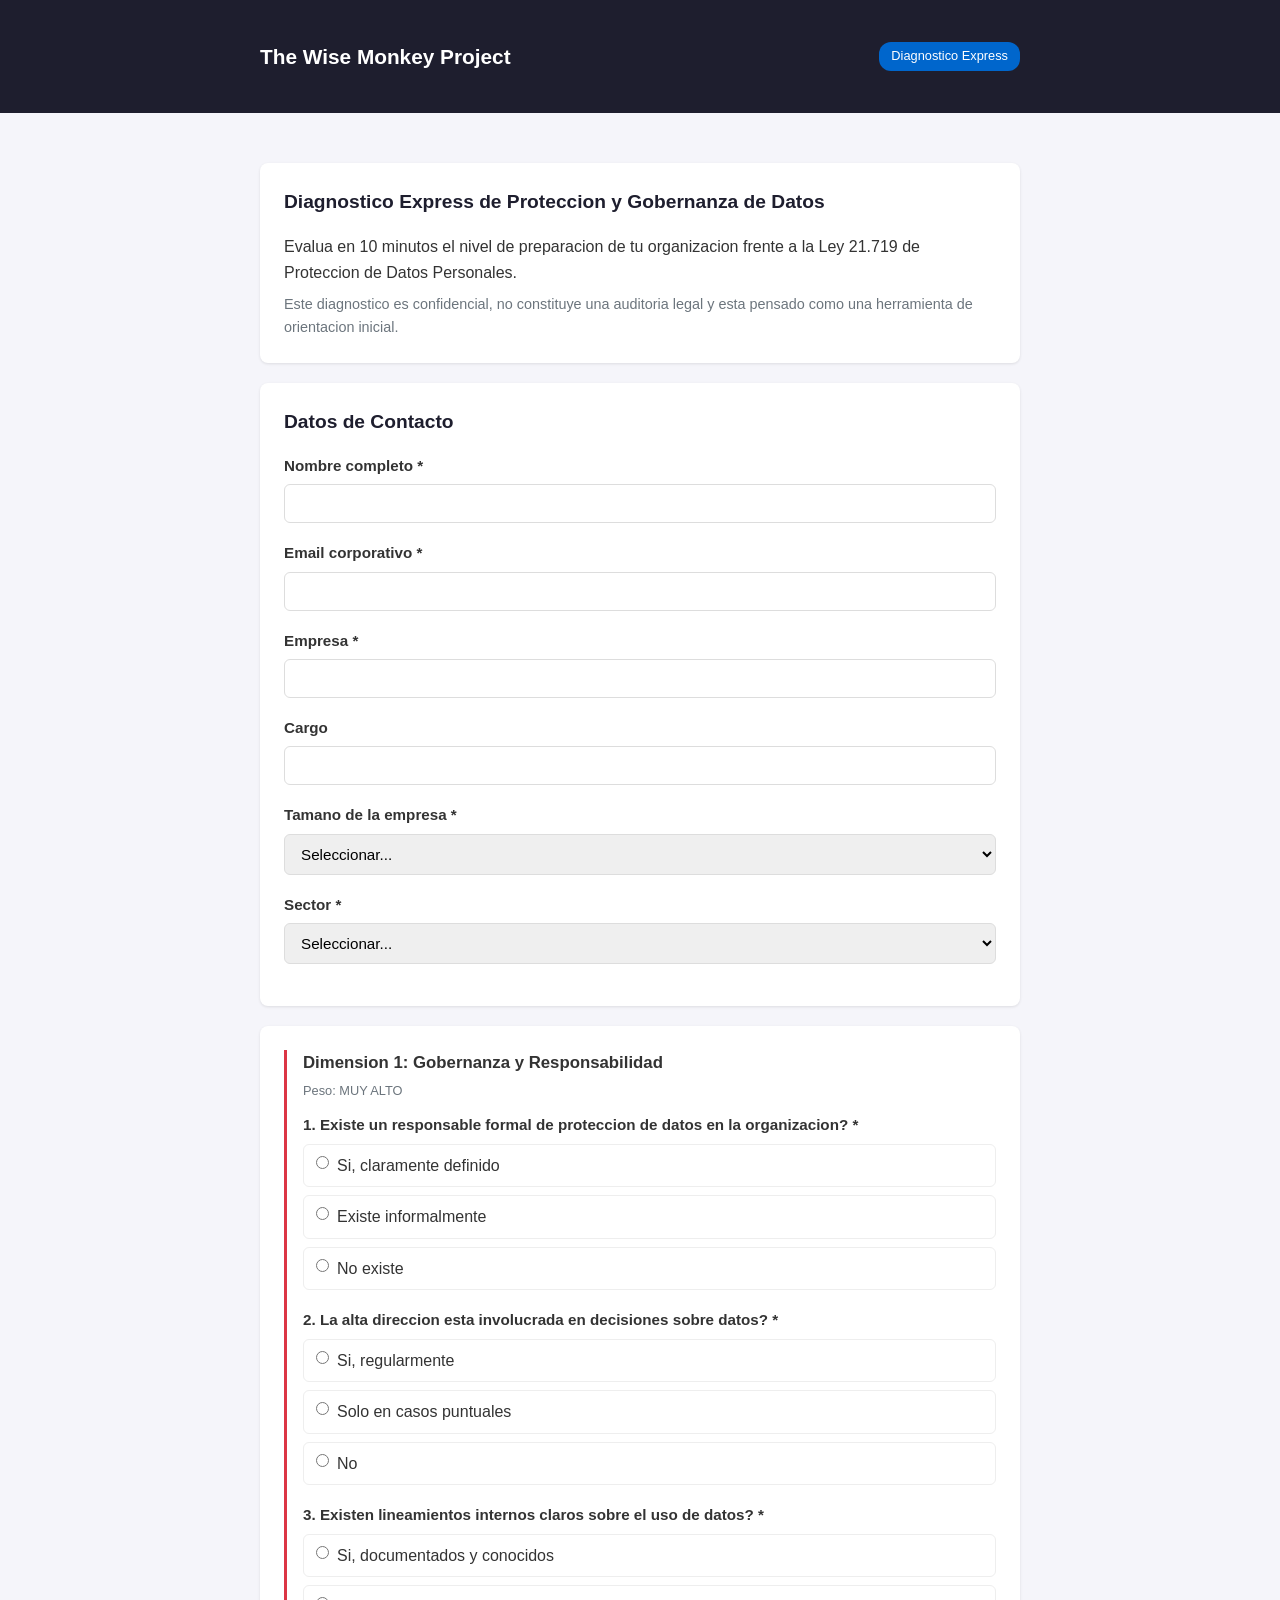
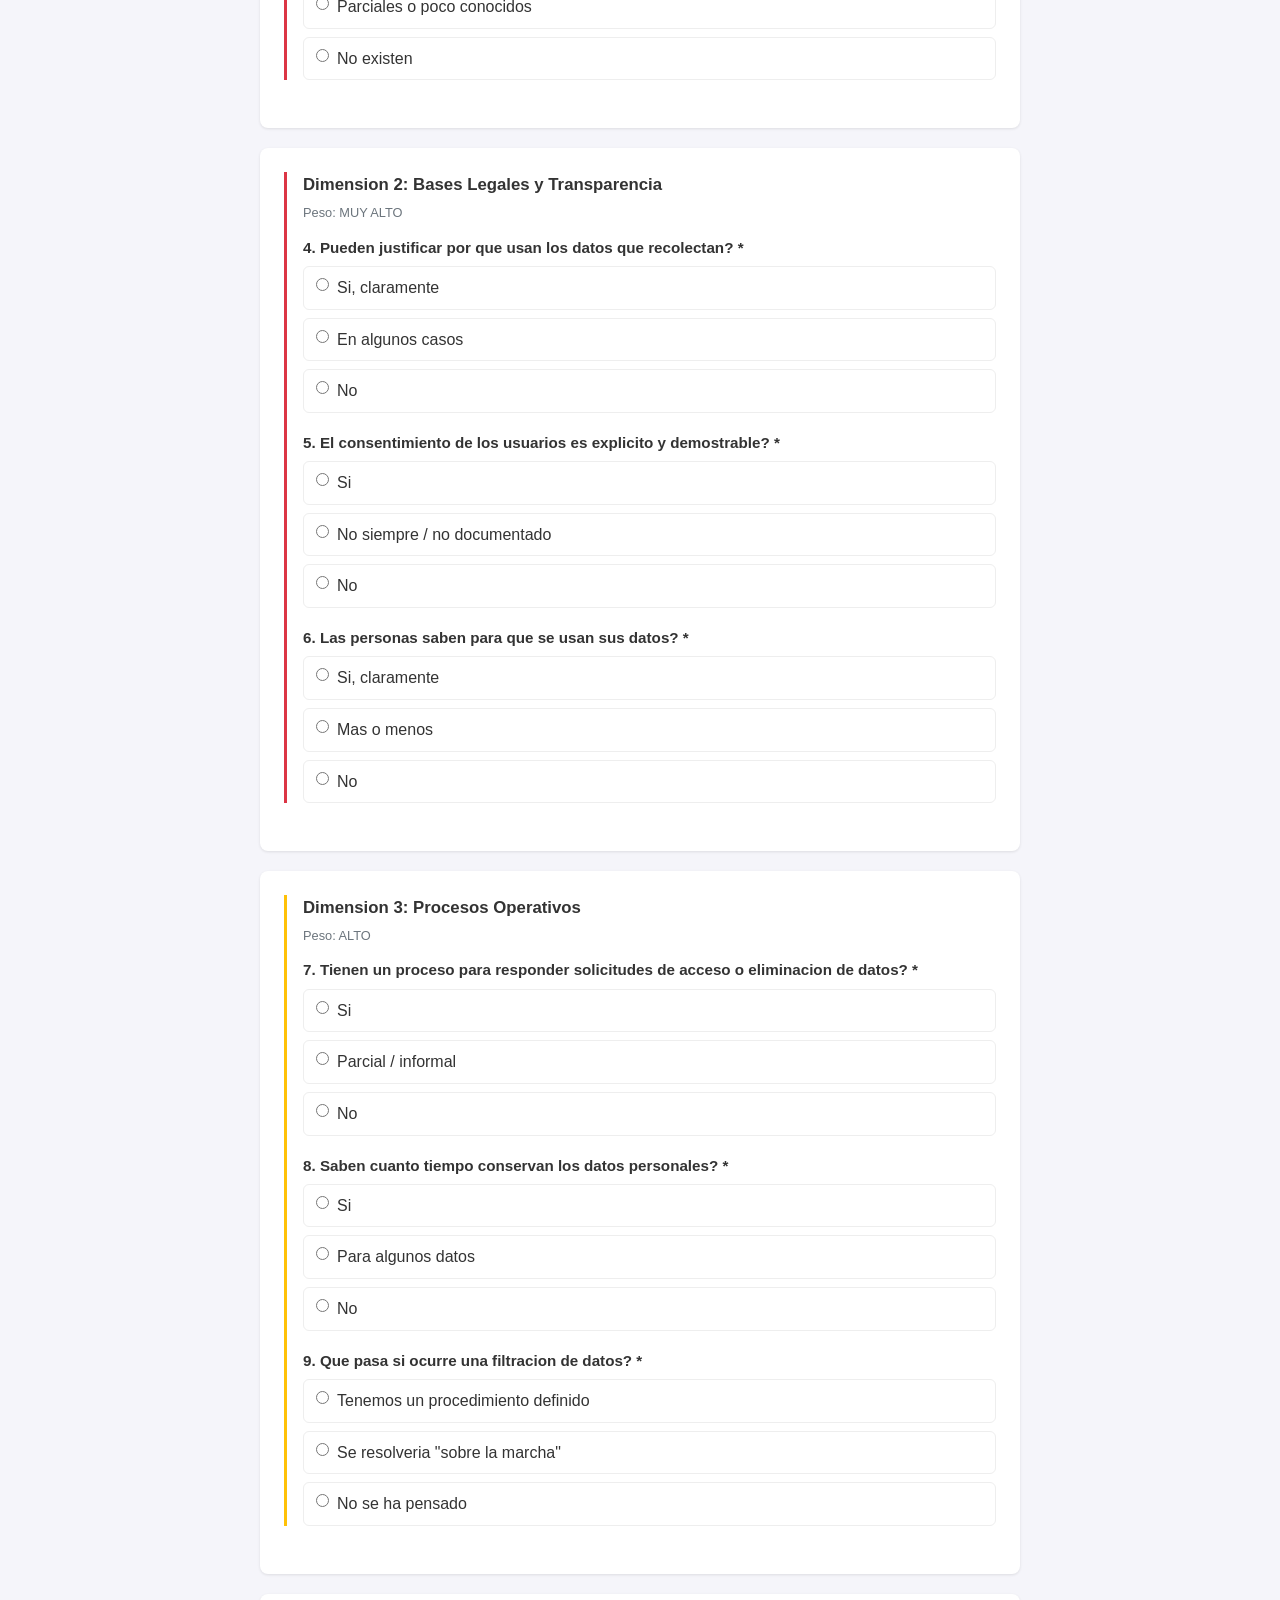
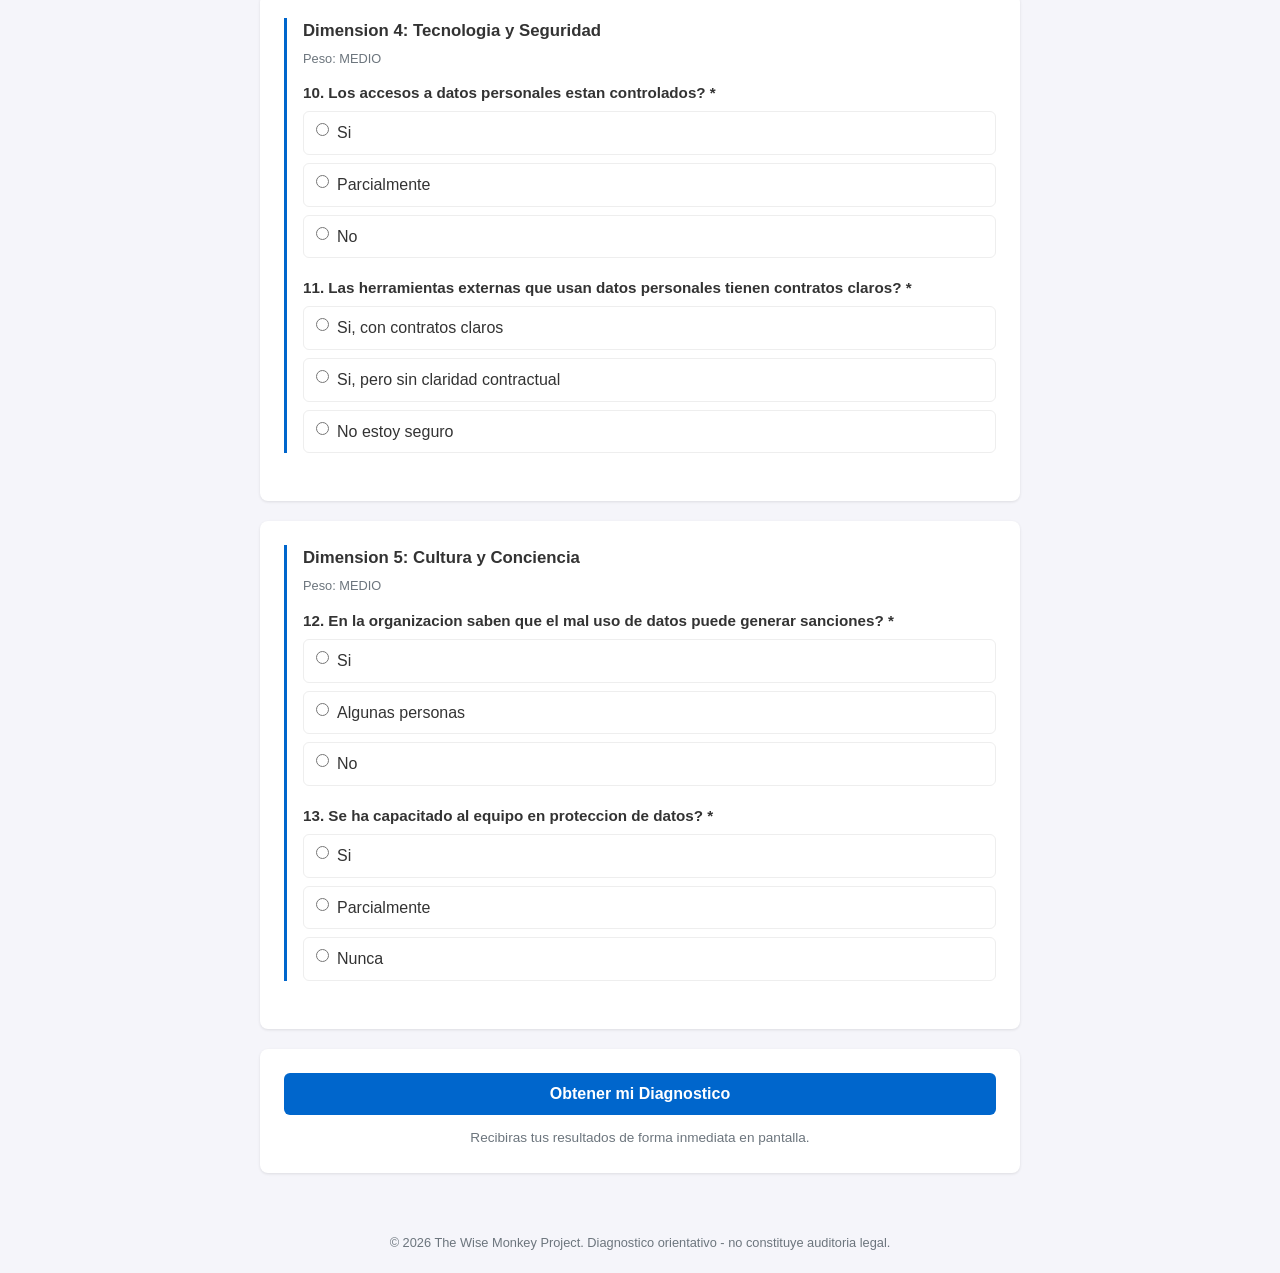
==== index.html @ e55b7ef6 "Deploy diagnostico express Ley 21.719" ====
<!DOCTYPE html>
<html lang="es">
<head>
    <meta charset="UTF-8">
    <meta name="viewport" content="width=device-width, initial-scale=1.0">
    <title>Diagnostico Express - Proteccion de Datos | Ley 21.719</title>
    <style>
        :root {
            --primary: #0066cc;
            --danger: #dc3545;
            --warning: #ffc107;
            --success: #28a745;
            --dark: #1e1e2e;
            --gray: #6c757d;
            --light: #f5f5fa;
            --white: #ffffff;
        }
        * { box-sizing: border-box; margin: 0; padding: 0; }
        body {
            font-family: -apple-system, BlinkMacSystemFont, 'Segoe UI', Roboto, sans-serif;
            color: #333; line-height: 1.6; background: var(--light);
        }
        .container { max-width: 800px; margin: 0 auto; padding: 20px; }
        .header {
            background: var(--dark); color: var(--white); padding: 20px 0; margin-bottom: 30px;
        }
        .header .container { display: flex; justify-content: space-between; align-items: center; }
        .header h1 { font-size: 1.3rem; font-weight: 600; }
        .header .badge { background: var(--primary); padding: 4px 12px; border-radius: 12px; font-size: 0.8rem; }
        .card {
            background: var(--white); border-radius: 8px; padding: 24px;
            margin-bottom: 20px; box-shadow: 0 1px 3px rgba(0,0,0,0.1);
        }
        .card h2 { font-size: 1.2rem; margin-bottom: 16px; color: var(--dark); }
        .form-group { margin-bottom: 18px; }
        .form-group > label {
            display: block; font-weight: 600; margin-bottom: 6px; font-size: 0.95rem;
        }
        .form-group input[type="text"],
        .form-group input[type="email"],
        .form-group select {
            width: 100%; padding: 10px 12px; border: 1px solid #ddd;
            border-radius: 6px; font-size: 0.95rem;
        }
        .form-group input:focus, .form-group select:focus {
            border-color: var(--primary); outline: none;
            box-shadow: 0 0 0 2px rgba(0,102,204,0.15);
        }
        .radio-group {
            display: flex; flex-direction: column; gap: 8px; margin-top: 6px;
        }
        .radio-group label {
            font-weight: 400; display: flex; align-items: flex-start; gap: 8px;
            padding: 8px 12px; border: 1px solid #eee; border-radius: 6px;
            cursor: pointer; transition: background 0.15s;
        }
        .radio-group label:hover { background: var(--light); }
        .radio-group input[type="radio"] { margin-top: 3px; }
        .dimension { border-left: 3px solid var(--primary); padding-left: 16px; margin-bottom: 24px; }
        .dimension.peso-muy-alto { border-color: var(--danger); }
        .dimension.peso-alto { border-color: var(--warning); }
        .dimension.peso-medio { border-color: var(--primary); }
        .dimension-title { font-size: 1.05rem; font-weight: 700; margin-bottom: 4px; }
        .dimension-weight { font-size: 0.8rem; color: var(--gray); margin-bottom: 12px; }
        .btn {
            display: inline-block; padding: 12px 28px; border: none; border-radius: 6px;
            font-size: 1rem; font-weight: 600; cursor: pointer; text-decoration: none;
            transition: opacity 0.15s;
        }
        .btn:hover { opacity: 0.9; }
        .btn-primary { background: var(--primary); color: var(--white); }
        .btn-block { display: block; width: 100%; text-align: center; }
        .btn:disabled { opacity: 0.6; cursor: not-allowed; }

        /* Results */
        .result-banner {
            text-align: center; padding: 30px; border-radius: 8px; margin-bottom: 20px;
        }
        .result-banner.alto { background: #fde8ea; border: 2px solid var(--danger); }
        .result-banner.medio { background: #fff8e1; border: 2px solid var(--warning); }
        .result-banner.bajo { background: #e8f5e9; border: 2px solid var(--success); }
        .result-banner h2 { font-size: 1.5rem; margin-bottom: 8px; }
        .progress-bar {
            height: 8px; background: #e9ecef; border-radius: 4px; overflow: hidden; margin-top: 4px;
        }
        .progress-bar .fill { height: 100%; border-radius: 4px; transition: width 0.6s ease; }
        .alerta-critica {
            border-left: 4px solid var(--danger); padding: 16px; margin-bottom: 12px;
            background: #fff5f5;
        }
        .hidden { display: none; }

        /* Print styles */
        @media print {
            body { background: white; }
            .header { margin-bottom: 10px; }
            .card { box-shadow: none; border: 1px solid #ddd; break-inside: avoid; }
            .no-print { display: none !important; }
            .result-banner { break-inside: avoid; }
        }
        @media (max-width: 600px) {
            .container { padding: 12px; }
            .card { padding: 16px; }
        }
    </style>
</head>
<body>
    <div class="header">
        <div class="container">
            <h1>The Wise Monkey Project</h1>
            <span class="badge" id="headerBadge">Diagnostico Express</span>
        </div>
    </div>

    <!-- ==================== FORMULARIO ==================== -->
    <div class="container" id="formSection">
        <div class="card">
            <h2>Diagnostico Express de Proteccion y Gobernanza de Datos</h2>
            <p>Evalua en 10 minutos el nivel de preparacion de tu organizacion frente a la Ley 21.719 de Proteccion de Datos Personales.</p>
            <p style="color: var(--gray); font-size: 0.9rem; margin-top: 8px;">
                Este diagnostico es confidencial, no constituye una auditoria legal y esta pensado como una herramienta de orientacion inicial.
            </p>
        </div>

        <form id="diagnosticoForm" onsubmit="return procesarDiagnostico(event)">

            <!-- DATOS DE CONTACTO -->
            <div class="card">
                <h2>Datos de Contacto</h2>
                <div class="form-group">
                    <label for="nombre_contacto">Nombre completo *</label>
                    <input type="text" id="nombre_contacto" name="nombre_contacto" required minlength="2" maxlength="100">
                </div>
                <div class="form-group">
                    <label for="email">Email corporativo *</label>
                    <input type="email" id="email" name="email" required>
                </div>
                <div class="form-group">
                    <label for="empresa">Empresa *</label>
                    <input type="text" id="empresa" name="empresa" required minlength="2" maxlength="100">
                </div>
                <div class="form-group">
                    <label for="cargo">Cargo</label>
                    <input type="text" id="cargo" name="cargo" maxlength="100">
                </div>
                <div class="form-group">
                    <label for="tamano">Tamano de la empresa *</label>
                    <select id="tamano" name="tamano" required>
                        <option value="">Seleccionar...</option>
                        <option value="micro_pyme">Micro/Pyme (1-49 empleados)</option>
                        <option value="mediana">Mediana (50-199 empleados)</option>
                        <option value="grande">Grande (200+ empleados)</option>
                    </select>
                </div>
                <div class="form-group">
                    <label for="sector">Sector *</label>
                    <select id="sector" name="sector" required>
                        <option value="">Seleccionar...</option>
                        <option value="fintech">Fintech / Financiero</option>
                        <option value="salud">Salud</option>
                        <option value="retail">Retail / Comercio</option>
                        <option value="educacion">Educacion</option>
                        <option value="servicios">Servicios</option>
                        <option value="otro">Otro</option>
                    </select>
                </div>
            </div>

            <!-- DIMENSION 1: GOBERNANZA -->
            <div class="card">
                <div class="dimension peso-muy-alto">
                    <div class="dimension-title">Dimension 1: Gobernanza y Responsabilidad</div>
                    <div class="dimension-weight">Peso: MUY ALTO</div>
                    <div class="form-group">
                        <label>1. Existe un responsable formal de proteccion de datos en la organizacion? *</label>
                        <div class="radio-group">
                            <label><input type="radio" name="p1_1" value="0" required> Si, claramente definido</label>
                            <label><input type="radio" name="p1_1" value="5"> Existe informalmente</label>
                            <label><input type="radio" name="p1_1" value="15"> No existe</label>
                        </div>
                    </div>
                    <div class="form-group">
                        <label>2. La alta direccion esta involucrada en decisiones sobre datos? *</label>
                        <div class="radio-group">
                            <label><input type="radio" name="p1_2" value="0" required> Si, regularmente</label>
                            <label><input type="radio" name="p1_2" value="5"> Solo en casos puntuales</label>
                            <label><input type="radio" name="p1_2" value="10"> No</label>
                        </div>
                    </div>
                    <div class="form-group">
                        <label>3. Existen lineamientos internos claros sobre el uso de datos? *</label>
                        <div class="radio-group">
                            <label><input type="radio" name="p1_3" value="0" required> Si, documentados y conocidos</label>
                            <label><input type="radio" name="p1_3" value="5"> Parciales o poco conocidos</label>
                            <label><input type="radio" name="p1_3" value="10"> No existen</label>
                        </div>
                    </div>
                </div>
            </div>

            <!-- DIMENSION 2: BASES LEGALES -->
            <div class="card">
                <div class="dimension peso-muy-alto">
                    <div class="dimension-title">Dimension 2: Bases Legales y Transparencia</div>
                    <div class="dimension-weight">Peso: MUY ALTO</div>
                    <div class="form-group">
                        <label>4. Pueden justificar por que usan los datos que recolectan? *</label>
                        <div class="radio-group">
                            <label><input type="radio" name="p2_1" value="0" required> Si, claramente</label>
                            <label><input type="radio" name="p2_1" value="10"> En algunos casos</label>
                            <label><input type="radio" name="p2_1" value="20"> No</label>
                        </div>
                    </div>
                    <div class="form-group">
                        <label>5. El consentimiento de los usuarios es explicito y demostrable? *</label>
                        <div class="radio-group">
                            <label><input type="radio" name="p2_2" value="0" required> Si</label>
                            <label><input type="radio" name="p2_2" value="10"> No siempre / no documentado</label>
                            <label><input type="radio" name="p2_2" value="15"> No</label>
                        </div>
                    </div>
                    <div class="form-group">
                        <label>6. Las personas saben para que se usan sus datos? *</label>
                        <div class="radio-group">
                            <label><input type="radio" name="p2_3" value="0" required> Si, claramente</label>
                            <label><input type="radio" name="p2_3" value="5"> Mas o menos</label>
                            <label><input type="radio" name="p2_3" value="10"> No</label>
                        </div>
                    </div>
                </div>
            </div>

            <!-- DIMENSION 3: PROCESOS -->
            <div class="card">
                <div class="dimension peso-alto">
                    <div class="dimension-title">Dimension 3: Procesos Operativos</div>
                    <div class="dimension-weight">Peso: ALTO</div>
                    <div class="form-group">
                        <label>7. Tienen un proceso para responder solicitudes de acceso o eliminacion de datos? *</label>
                        <div class="radio-group">
                            <label><input type="radio" name="p3_1" value="0" required> Si</label>
                            <label><input type="radio" name="p3_1" value="5"> Parcial / informal</label>
                            <label><input type="radio" name="p3_1" value="15"> No</label>
                        </div>
                    </div>
                    <div class="form-group">
                        <label>8. Saben cuanto tiempo conservan los datos personales? *</label>
                        <div class="radio-group">
                            <label><input type="radio" name="p3_2" value="0" required> Si</label>
                            <label><input type="radio" name="p3_2" value="5"> Para algunos datos</label>
                            <label><input type="radio" name="p3_2" value="10"> No</label>
                        </div>
                    </div>
                    <div class="form-group">
                        <label>9. Que pasa si ocurre una filtracion de datos? *</label>
                        <div class="radio-group">
                            <label><input type="radio" name="p3_3" value="0" required> Tenemos un procedimiento definido</label>
                            <label><input type="radio" name="p3_3" value="10"> Se resolveria "sobre la marcha"</label>
                            <label><input type="radio" name="p3_3" value="15"> No se ha pensado</label>
                        </div>
                    </div>
                </div>
            </div>

            <!-- DIMENSION 4: TECNOLOGIA -->
            <div class="card">
                <div class="dimension peso-medio">
                    <div class="dimension-title">Dimension 4: Tecnologia y Seguridad</div>
                    <div class="dimension-weight">Peso: MEDIO</div>
                    <div class="form-group">
                        <label>10. Los accesos a datos personales estan controlados? *</label>
                        <div class="radio-group">
                            <label><input type="radio" name="p4_1" value="0" required> Si</label>
                            <label><input type="radio" name="p4_1" value="5"> Parcialmente</label>
                            <label><input type="radio" name="p4_1" value="10"> No</label>
                        </div>
                    </div>
                    <div class="form-group">
                        <label>11. Las herramientas externas que usan datos personales tienen contratos claros? *</label>
                        <div class="radio-group">
                            <label><input type="radio" name="p4_2" value="0" required> Si, con contratos claros</label>
                            <label><input type="radio" name="p4_2" value="5"> Si, pero sin claridad contractual</label>
                            <label><input type="radio" name="p4_2" value="10"> No estoy seguro</label>
                        </div>
                    </div>
                </div>
            </div>

            <!-- DIMENSION 5: CULTURA -->
            <div class="card">
                <div class="dimension peso-medio">
                    <div class="dimension-title">Dimension 5: Cultura y Conciencia</div>
                    <div class="dimension-weight">Peso: MEDIO</div>
                    <div class="form-group">
                        <label>12. En la organizacion saben que el mal uso de datos puede generar sanciones? *</label>
                        <div class="radio-group">
                            <label><input type="radio" name="p5_1" value="0" required> Si</label>
                            <label><input type="radio" name="p5_1" value="5"> Algunas personas</label>
                            <label><input type="radio" name="p5_1" value="10"> No</label>
                        </div>
                    </div>
                    <div class="form-group">
                        <label>13. Se ha capacitado al equipo en proteccion de datos? *</label>
                        <div class="radio-group">
                            <label><input type="radio" name="p5_2" value="0" required> Si</label>
                            <label><input type="radio" name="p5_2" value="5"> Parcialmente</label>
                            <label><input type="radio" name="p5_2" value="10"> Nunca</label>
                        </div>
                    </div>
                </div>
            </div>

            <div class="card" style="text-align: center;">
                <button type="submit" class="btn btn-primary btn-block" id="submitBtn">Obtener mi Diagnostico</button>
                <p style="margin-top: 12px; font-size: 0.85rem; color: var(--gray);">
                    Recibiras tus resultados de forma inmediata en pantalla.
                </p>
            </div>
        </form>
    </div>

    <!-- ==================== RESULTADOS ==================== -->
    <div class="container hidden" id="resultSection">
        <!-- Populated by JavaScript -->
    </div>

    <div style="text-align: center; padding: 20px; color: var(--gray); font-size: 0.8rem;">
        &copy; 2026 The Wise Monkey Project. Diagnostico orientativo - no constituye auditoria legal.
    </div>

    <script>
    // ============================================================
    // SCORING ENGINE - Replica exacta de scoring.py
    // ============================================================

    const SCORE_MAXES = {
        p1_1: 15, p1_2: 10, p1_3: 10,
        p2_1: 20, p2_2: 15, p2_3: 10,
        p3_1: 15, p3_2: 10, p3_3: 15,
        p4_1: 10, p4_2: 10,
        p5_1: 10, p5_2: 10
    };

    const DIMENSIONS = [
        { nombre: "Gobernanza y Responsabilidad", peso: "MUY ALTO", preguntas: ["p1_1", "p1_2", "p1_3"] },
        { nombre: "Bases Legales y Transparencia", peso: "MUY ALTO", preguntas: ["p2_1", "p2_2", "p2_3"] },
        { nombre: "Procesos Operativos", peso: "ALTO", preguntas: ["p3_1", "p3_2", "p3_3"] },
        { nombre: "Tecnologia y Seguridad", peso: "MEDIO", preguntas: ["p4_1", "p4_2"] },
        { nombre: "Cultura y Conciencia", peso: "MEDIO", preguntas: ["p5_1", "p5_2"] }
    ];

    const BRECHA_LABELS = {
        p1_1: "No existe responsable formal de proteccion de datos",
        p1_2: "Alta direccion no involucrada en decisiones de datos",
        p1_3: "No existen lineamientos internos claros",
        p2_1: "No pueden justificar el uso de datos que recolectan",
        p2_2: "Consentimiento no explicito ni demostrable",
        p2_3: "Las personas no saben para que se usan sus datos",
        p3_1: "Sin proceso para solicitudes de acceso/eliminacion",
        p3_2: "No saben cuanto tiempo conservan los datos",
        p3_3: "Sin procedimiento ante filtracion de datos",
        p4_1: "Accesos a datos personales no controlados",
        p4_2: "Herramientas externas sin contratos claros",
        p5_1: "Desconocimiento de sanciones por mal uso de datos",
        p5_2: "Equipo no capacitado en proteccion de datos"
    };

    // ---- CONFIGURABLE: Link de WhatsApp ----
    const WHATSAPP_URL = "https://wa.me/56988044140?text=Hola%2C%20acabo%20de%20completar%20el%20Diagn%C3%B3stico%20Express%20de%20Ley%2021.719%20y%20me%20gustar%C3%ADa%20agendar%20una%20conversaci%C3%B3n.";

    // ---- CONFIGURABLE: URL de tu Google Apps Script (web app) ----
    // Reemplaza con tu URL real despues de deployar el Apps Script
    const GOOGLE_SHEET_URL = "";

    function getRadioValue(name) {
        const el = document.querySelector(`input[name="${name}"]:checked`);
        return el ? parseInt(el.value) : 0;
    }

    function calcularScore(formData) {
        const scores = {};
        for (const key of Object.keys(SCORE_MAXES)) {
            scores[key] = getRadioValue(key);
        }

        // Dimension scores
        const dimensiones = DIMENSIONS.map(dim => {
            const score = dim.preguntas.reduce((sum, p) => sum + scores[p], 0);
            const scoreMax = dim.preguntas.reduce((sum, p) => sum + SCORE_MAXES[p], 0);
            const porcentaje = scoreMax > 0 ? Math.round((score / scoreMax) * 1000) / 10 : 0;
            return { nombre: dim.nombre, peso: dim.peso, score, scoreMax, porcentaje };
        });

        const scoreTotal = dimensiones.reduce((sum, d) => sum + d.score, 0);
        const scoreMax = dimensiones.reduce((sum, d) => sum + d.scoreMax, 0);
        const scoreNormalizado = scoreMax > 0 ? Math.round((scoreTotal / scoreMax) * 1000) / 10 : 0;

        // Critical triggers
        const gatillos = [];
        if (scores.p1_1 === 15) gatillos.push("No existe responsable formal de proteccion de datos");
        if (scores.p2_1 === 20) gatillos.push("No pueden justificar el uso de datos recolectados");
        if (scores.p3_3 === 15) gatillos.push("No existe plan de respuesta ante incidentes de datos");

        // Risk level
        let nivelRiesgo;
        if (gatillos.length > 0) {
            nivelRiesgo = "ALTO RIESGO";
        } else if (scoreNormalizado <= 20) {
            nivelRiesgo = "BAJO RIESGO";
        } else if (scoreNormalizado <= 45) {
            nivelRiesgo = "RIESGO MEDIO";
        } else {
            nivelRiesgo = "ALTO RIESGO";
        }

        // Top 3 gaps
        const preguntasScores = Object.keys(SCORE_MAXES)
            .filter(p => scores[p] > 0)
            .map(p => ({ key: p, val: scores[p], ratio: scores[p] / SCORE_MAXES[p] }))
            .sort((a, b) => b.ratio - a.ratio);
        const brechas = preguntasScores.slice(0, 3).map(p => BRECHA_LABELS[p.key]);

        // Financial exposure
        let estimacion;
        if (nivelRiesgo === "ALTO RIESGO") {
            estimacion = "USD $350,000 - $1,400,000 (multas graves a gravisimas)";
        } else if (nivelRiesgo === "RIESGO MEDIO") {
            estimacion = "USD $50,000 - $350,000 (multas leves a graves)";
        } else {
            estimacion = "Riesgo financiero bajo con controles actuales";
        }

        // Recommendation
        let recomendacion;
        if (nivelRiesgo === "ALTO RIESGO") {
            recomendacion = "Su organizacion presenta brechas criticas que requieren atencion inmediata. Recomendamos un Diagnostico Profundo para mapear procesos de datos, identificar riesgos prioritarios y definir un roadmap de cumplimiento.";
        } else if (nivelRiesgo === "RIESGO MEDIO") {
            recomendacion = "Su organizacion tiene brechas relevantes que conviene abordar antes de diciembre 2026. Un Roadmap Estrategico le permitira priorizar acciones y avanzar de forma ordenada.";
        } else {
            recomendacion = "Su organizacion muestra un buen nivel de control inicial. Recomendamos una revision periodica y capacitacion continua para mantener el cumplimiento.";
        }

        return {
            dimensiones, scoreTotal, scoreMax, scoreNormalizado,
            nivelRiesgo, gatillos, brechas, estimacion, recomendacion, scores
        };
    }

    function riskClass(nivel) {
        if (nivel === "ALTO RIESGO") return "alto";
        if (nivel === "RIESGO MEDIO") return "medio";
        return "bajo";
    }

    function barColor(pct) {
        if (pct > 45) return "var(--danger)";
        if (pct > 20) return "var(--warning)";
        return "var(--success)";
    }

    function renderResultados(result, contacto) {
        const rc = riskClass(result.nivelRiesgo);
        let html = `
            <div class="result-banner ${rc}">
                <h2>${result.nivelRiesgo}</h2>
                <p>Score Global: ${result.scoreTotal}/${result.scoreMax} (${result.scoreNormalizado}%)</p>
                <p style="font-size:0.85rem; margin-top:4px; color:var(--gray);">${contacto.empresa} | ${contacto.nombre}</p>
            </div>`;

        // Critical alerts
        if (result.gatillos.length > 0) {
            html += `<div class="card" style="border-left: 4px solid var(--danger);">
                <h2 style="color: var(--danger);">Alertas Criticas</h2>
                <ul>${result.gatillos.map(g => `<li style="margin-bottom:6px;">${g}</li>`).join('')}</ul>
            </div>`;
        }

        // Dimension scores
        html += `<div class="card"><h2>Score por Dimension</h2>`;
        for (const dim of result.dimensiones) {
            html += `
                <div style="margin-bottom:14px;">
                    <div style="display:flex; justify-content:space-between; font-size:0.9rem;">
                        <strong>${dim.nombre}</strong>
                        <span style="color:var(--gray);">${dim.score}/${dim.scoreMax} (${dim.porcentaje}%)</span>
                    </div>
                    <div class="progress-bar">
                        <div class="fill" style="width:${dim.porcentaje}%; background:${barColor(dim.porcentaje)};"></div>
                    </div>
                </div>`;
        }
        html += `</div>`;

        // Top gaps
        if (result.brechas.length > 0) {
            html += `<div class="card"><h2>Principales Brechas Identificadas</h2>
                <ol>${result.brechas.map(b => `<li style="margin-bottom:8px;">${b}</li>`).join('')}</ol>
            </div>`;
        }

        // Financial exposure
        html += `<div class="card"><h2>Exposicion Financiera Estimada</h2>
            <p style="font-size:1.1rem; font-weight:600;">${result.estimacion}</p>
        </div>`;

        // Recommendation
        html += `<div class="card"><h2>Recomendacion</h2><p>${result.recomendacion}</p></div>`;

        // CTA
        html += `<div class="card" style="text-align:center; background:var(--dark); color:var(--white);">
            <h2 style="color:var(--white);">Siguiente Paso</h2>
            <p style="margin-bottom:16px;">Agenda una conversacion de 30 minutos para revisar tus resultados y definir proximos pasos.</p>
            <a href="${WHATSAPP_URL}" class="btn btn-primary" target="_blank" style="background:#25D366;">Conversar por WhatsApp</a>
        </div>`;

        // Print button
        html += `<div class="card no-print" style="text-align:center;">
            <button class="btn btn-primary" onclick="window.print()">Guardar como PDF</button>
            <p style="margin-top:8px; font-size:0.85rem; color:var(--gray);">
                Usa "Guardar como PDF" en el dialogo de impresion para obtener tu reporte.
            </p>
        </div>`;

        document.getElementById('resultSection').innerHTML = html;
    }

    async function enviarAGoogleSheet(contacto, result) {
        if (!GOOGLE_SHEET_URL) return;
        try {
            const payload = {
                timestamp: new Date().toISOString(),
                nombre: contacto.nombre,
                email: contacto.email,
                empresa: contacto.empresa,
                cargo: contacto.cargo,
                tamano: contacto.tamano,
                sector: contacto.sector,
                score_total: result.scoreTotal,
                score_max: result.scoreMax,
                score_pct: result.scoreNormalizado,
                nivel_riesgo: result.nivelRiesgo,
                gatillos: result.gatillos.join(" | "),
                brechas: result.brechas.join(" | "),
                exposicion: result.estimacion
            };
            await fetch(GOOGLE_SHEET_URL, {
                method: "POST",
                mode: "no-cors",
                headers: { "Content-Type": "application/json" },
                body: JSON.stringify(payload)
            });
        } catch (e) {
            // Silent fail - no interrumpir la experiencia del usuario
            console.warn("No se pudo enviar a Google Sheets:", e);
        }
    }

    function procesarDiagnostico(event) {
        event.preventDefault();

        const contacto = {
            nombre: document.getElementById('nombre_contacto').value,
            email: document.getElementById('email').value,
            empresa: document.getElementById('empresa').value,
            cargo: document.getElementById('cargo').value || '',
            tamano: document.getElementById('tamano').value,
            sector: document.getElementById('sector').value
        };

        const result = calcularScore();

        // Render results
        renderResultados(result, contacto);

        // Show results, hide form
        document.getElementById('formSection').classList.add('hidden');
        document.getElementById('resultSection').classList.remove('hidden');
        document.getElementById('headerBadge').textContent = 'Resultados';
        window.scrollTo({ top: 0, behavior: 'smooth' });

        // Send to Google Sheets (async, non-blocking)
        enviarAGoogleSheet(contacto, result);

        return false;
    }
    </script>
</body>
</html>
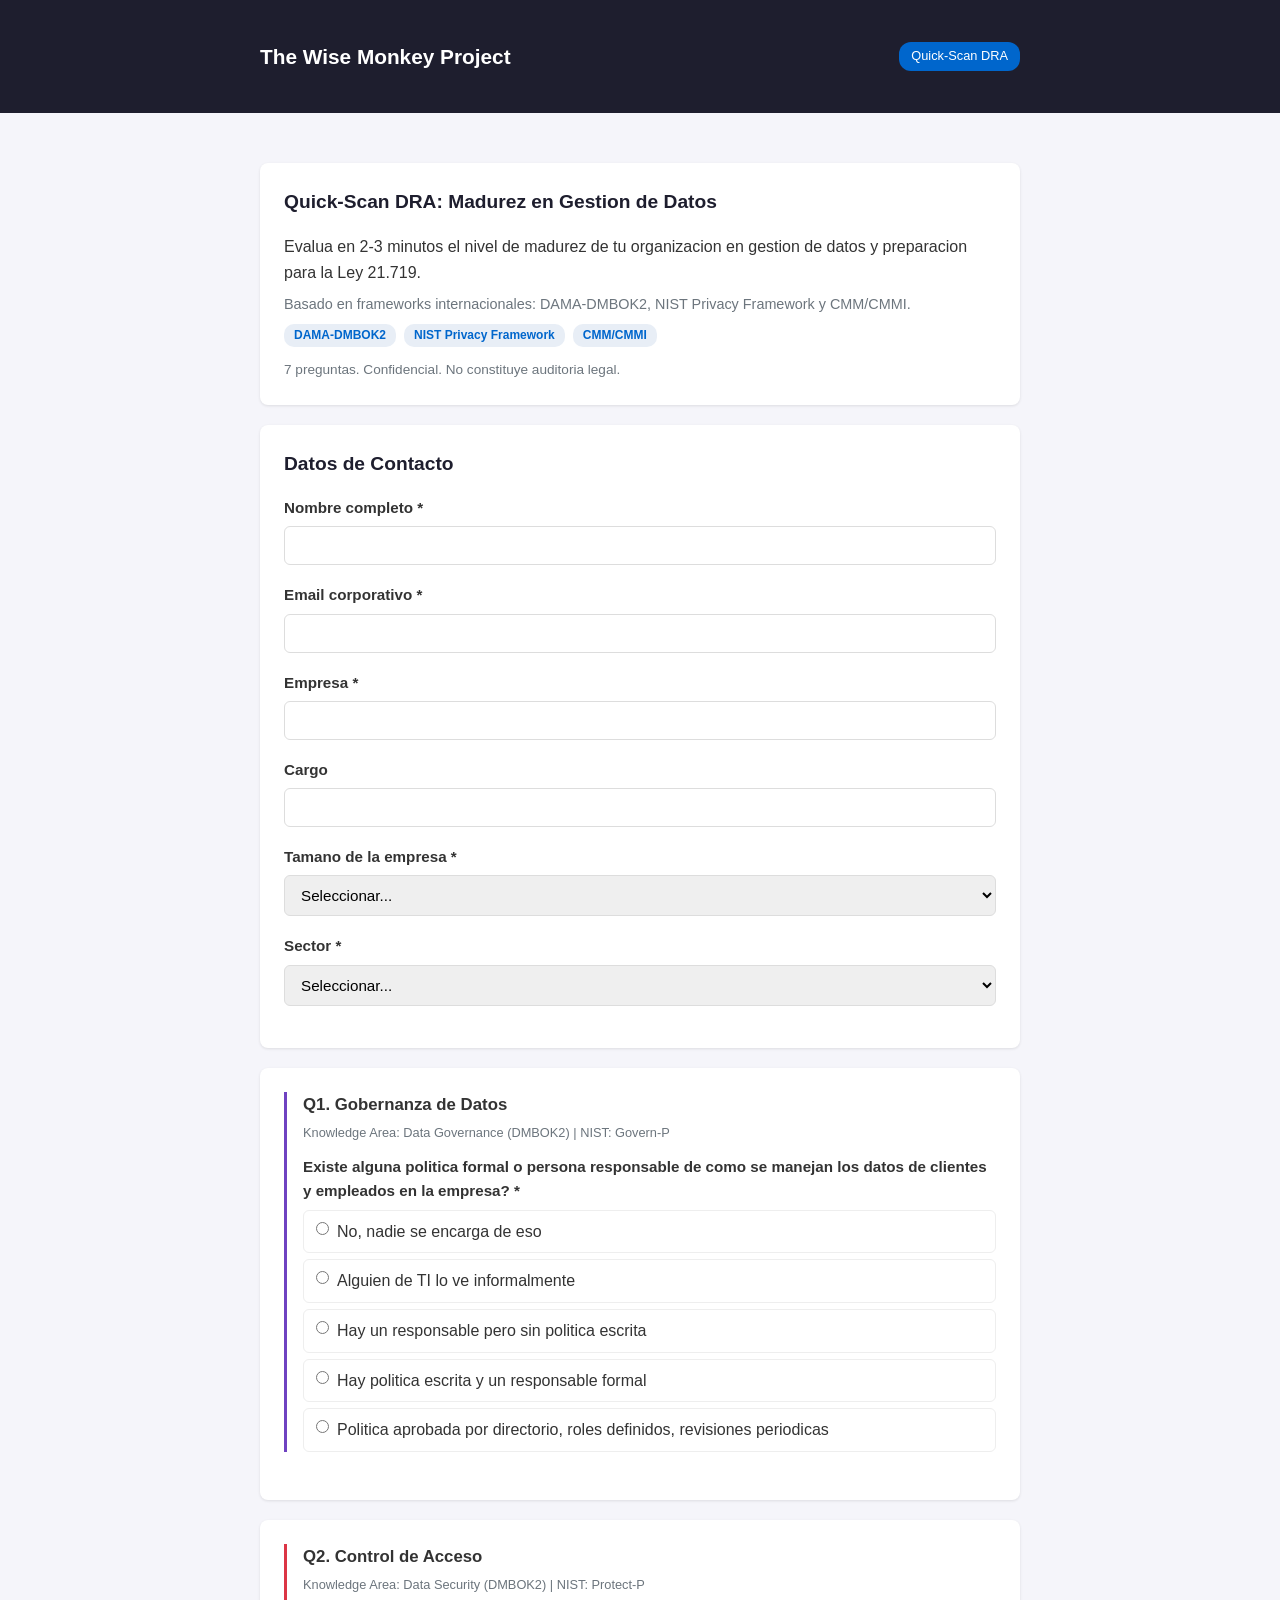
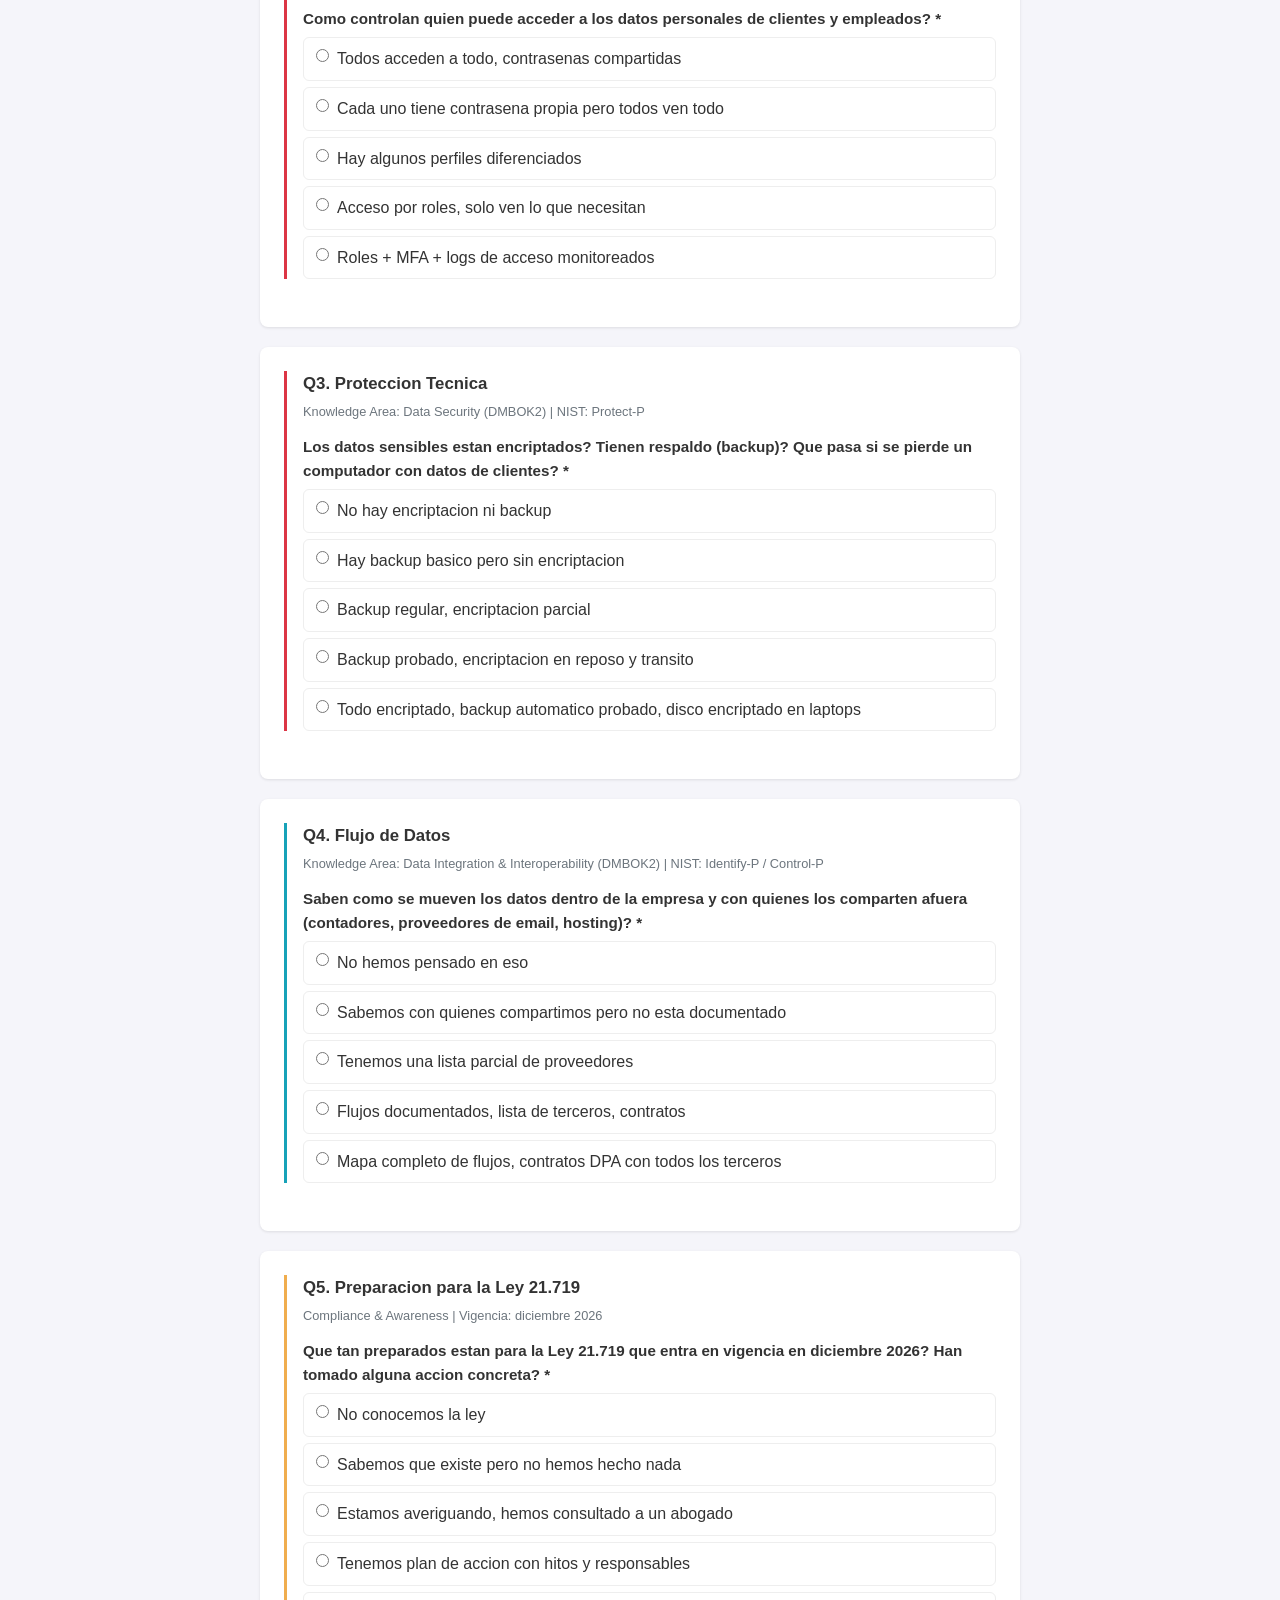
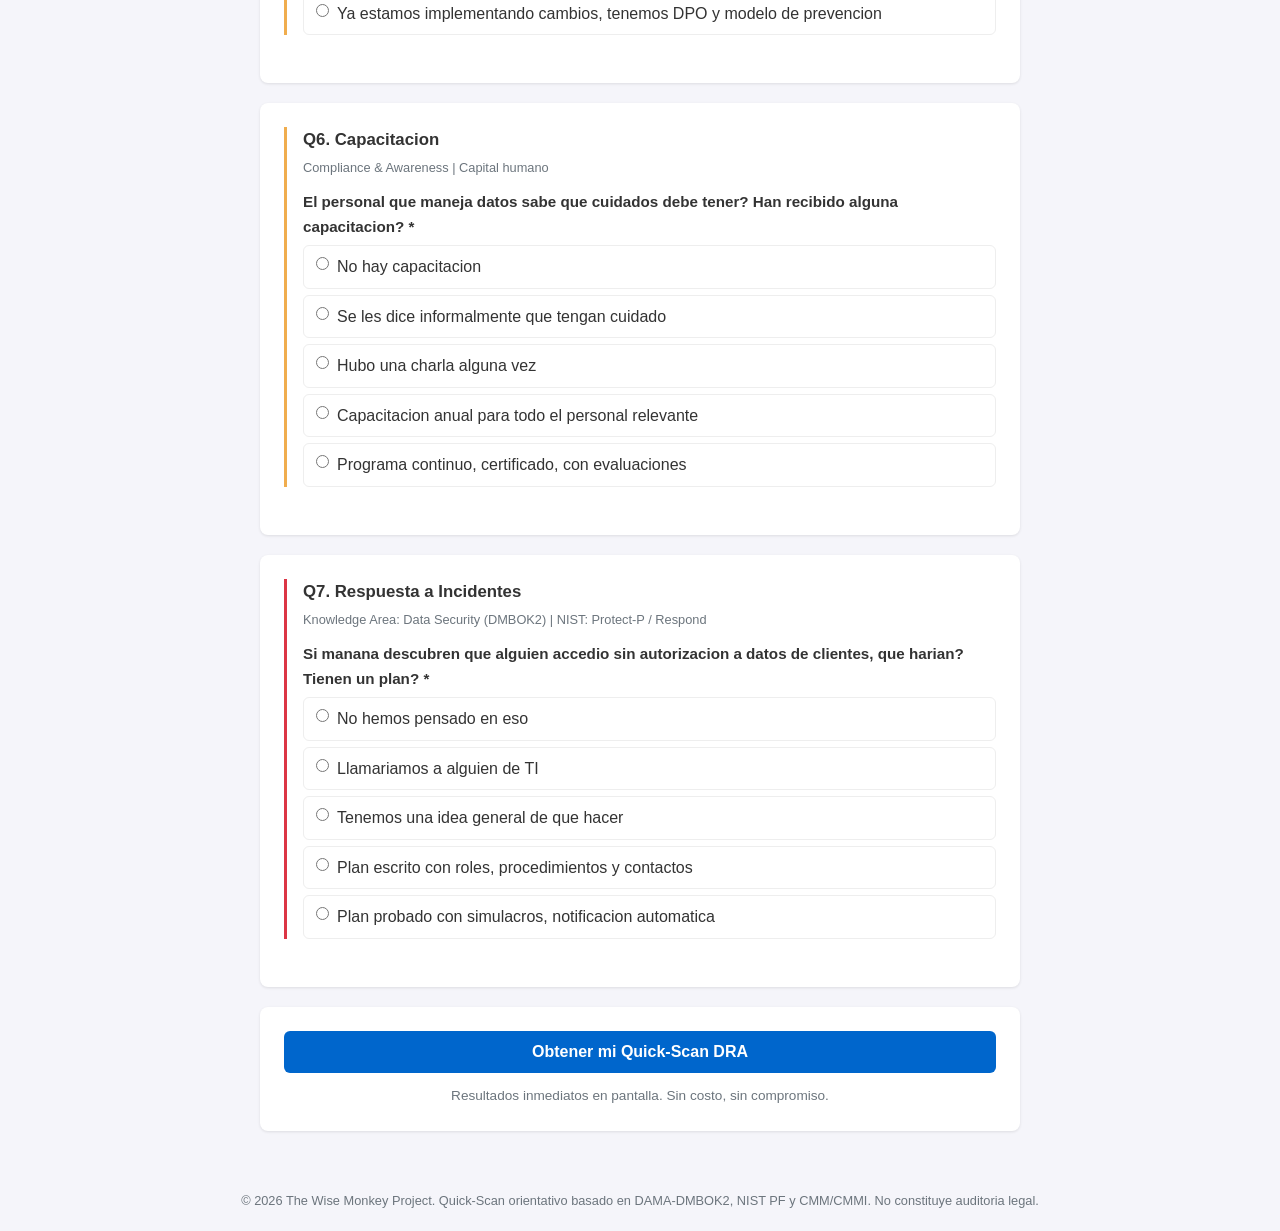
==== commit 86df76a8: "Actualizar a Quick-Scan DRA v2 con frameworks DAMA-DMBOK2/NIST/CMM - Renombrar de "Diagnostico Expre" ====
--- a/index.html
+++ b/index.html
@@ -3,13 +3,14 @@
 <head>
     <meta charset="UTF-8">
     <meta name="viewport" content="width=device-width, initial-scale=1.0">
-    <title>Diagnostico Express - Proteccion de Datos | Ley 21.719</title>
+    <title>Quick-Scan DRA - Madurez en Gestion de Datos | The Wise Monkey Project</title>
     <style>
         :root {
             --primary: #0066cc;
             --danger: #dc3545;
-            --warning: #ffc107;
+            --warning: #f0ad4e;
             --success: #28a745;
+            --info: #17a2b8;
             --dark: #1e1e2e;
             --gray: #6c757d;
             --light: #f5f5fa;
@@ -47,7 +48,7 @@
             box-shadow: 0 0 0 2px rgba(0,102,204,0.15);
         }
         .radio-group {
-            display: flex; flex-direction: column; gap: 8px; margin-top: 6px;
+            display: flex; flex-direction: column; gap: 6px; margin-top: 6px;
         }
         .radio-group label {
             font-weight: 400; display: flex; align-items: flex-start; gap: 8px;
@@ -55,13 +56,14 @@
             cursor: pointer; transition: background 0.15s;
         }
         .radio-group label:hover { background: var(--light); }
-        .radio-group input[type="radio"] { margin-top: 3px; }
-        .dimension { border-left: 3px solid var(--primary); padding-left: 16px; margin-bottom: 24px; }
-        .dimension.peso-muy-alto { border-color: var(--danger); }
-        .dimension.peso-alto { border-color: var(--warning); }
-        .dimension.peso-medio { border-color: var(--primary); }
-        .dimension-title { font-size: 1.05rem; font-weight: 700; margin-bottom: 4px; }
-        .dimension-weight { font-size: 0.8rem; color: var(--gray); margin-bottom: 12px; }
+        .radio-group input[type="radio"] { margin-top: 3px; flex-shrink: 0; }
+        .ka-section { border-left: 3px solid var(--primary); padding-left: 16px; margin-bottom: 24px; }
+        .ka-section.ka-governance { border-color: #6f42c1; }
+        .ka-section.ka-security { border-color: var(--danger); }
+        .ka-section.ka-integration { border-color: var(--info); }
+        .ka-section.ka-awareness { border-color: var(--warning); }
+        .ka-title { font-size: 1.05rem; font-weight: 700; margin-bottom: 4px; }
+        .ka-subtitle { font-size: 0.8rem; color: var(--gray); margin-bottom: 12px; }
         .btn {
             display: inline-block; padding: 12px 28px; border: none; border-radius: 6px;
             font-size: 1rem; font-weight: 600; cursor: pointer; text-decoration: none;
@@ -71,23 +73,30 @@
         .btn-primary { background: var(--primary); color: var(--white); }
         .btn-block { display: block; width: 100%; text-align: center; }
         .btn:disabled { opacity: 0.6; cursor: not-allowed; }
+        .framework-badges {
+            display: flex; gap: 8px; flex-wrap: wrap; margin-top: 8px;
+        }
+        .framework-badge {
+            background: #e8eef6; color: var(--primary); padding: 2px 10px;
+            border-radius: 10px; font-size: 0.75rem; font-weight: 600;
+        }
 
         /* Results */
         .result-banner {
             text-align: center; padding: 30px; border-radius: 8px; margin-bottom: 20px;
         }
-        .result-banner.alto { background: #fde8ea; border: 2px solid var(--danger); }
-        .result-banner.medio { background: #fff8e1; border: 2px solid var(--warning); }
-        .result-banner.bajo { background: #e8f5e9; border: 2px solid var(--success); }
+        .result-banner.critico { background: #fde8ea; border: 2px solid var(--danger); }
+        .result-banner.bajo { background: #fff3e0; border: 2px solid var(--warning); }
+        .result-banner.medio { background: #e8f5e9; border: 2px solid var(--success); }
+        .result-banner.alto { background: #e3f2fd; border: 2px solid var(--info); }
         .result-banner h2 { font-size: 1.5rem; margin-bottom: 8px; }
+        .score-big { font-size: 2.5rem; font-weight: 700; margin: 8px 0; }
         .progress-bar {
-            height: 8px; background: #e9ecef; border-radius: 4px; overflow: hidden; margin-top: 4px;
-        }
-        .progress-bar .fill { height: 100%; border-radius: 4px; transition: width 0.6s ease; }
-        .alerta-critica {
-            border-left: 4px solid var(--danger); padding: 16px; margin-bottom: 12px;
-            background: #fff5f5;
-        }
+            height: 10px; background: #e9ecef; border-radius: 5px; overflow: hidden; margin-top: 4px;
+        }
+        .progress-bar .fill { height: 100%; border-radius: 5px; transition: width 0.6s ease; }
+        .ka-result { margin-bottom: 16px; }
+        .ka-result-header { display: flex; justify-content: space-between; font-size: 0.9rem; margin-bottom: 4px; }
         .hidden { display: none; }
 
         /* Print styles */
@@ -101,6 +110,7 @@
         @media (max-width: 600px) {
             .container { padding: 12px; }
             .card { padding: 16px; }
+            .framework-badges { justify-content: center; }
         }
     </style>
 </head>
@@ -108,21 +118,29 @@
     <div class="header">
         <div class="container">
             <h1>The Wise Monkey Project</h1>
-            <span class="badge" id="headerBadge">Diagnostico Express</span>
+            <span class="badge" id="headerBadge">Quick-Scan DRA</span>
         </div>
     </div>
 
     <!-- ==================== FORMULARIO ==================== -->
     <div class="container" id="formSection">
         <div class="card">
-            <h2>Diagnostico Express de Proteccion y Gobernanza de Datos</h2>
-            <p>Evalua en 10 minutos el nivel de preparacion de tu organizacion frente a la Ley 21.719 de Proteccion de Datos Personales.</p>
+            <h2>Quick-Scan DRA: Madurez en Gestion de Datos</h2>
+            <p>Evalua en 2-3 minutos el nivel de madurez de tu organizacion en gestion de datos y preparacion para la Ley 21.719.</p>
             <p style="color: var(--gray); font-size: 0.9rem; margin-top: 8px;">
-                Este diagnostico es confidencial, no constituye una auditoria legal y esta pensado como una herramienta de orientacion inicial.
+                Basado en frameworks internacionales: DAMA-DMBOK2, NIST Privacy Framework y CMM/CMMI.
+            </p>
+            <div class="framework-badges">
+                <span class="framework-badge">DAMA-DMBOK2</span>
+                <span class="framework-badge">NIST Privacy Framework</span>
+                <span class="framework-badge">CMM/CMMI</span>
+            </div>
+            <p style="color: var(--gray); font-size: 0.85rem; margin-top: 12px;">
+                7 preguntas. Confidencial. No constituye auditoria legal.
             </p>
         </div>
 
-        <form id="diagnosticoForm" onsubmit="return procesarDiagnostico(event)">
+        <form id="quickScanForm" onsubmit="return procesarQuickScan(event)">
 
             <!-- DATOS DE CONTACTO -->
             <div class="card">
@@ -166,154 +184,136 @@
                 </div>
             </div>
 
-            <!-- DIMENSION 1: GOBERNANZA -->
-            <div class="card">
-                <div class="dimension peso-muy-alto">
-                    <div class="dimension-title">Dimension 1: Gobernanza y Responsabilidad</div>
-                    <div class="dimension-weight">Peso: MUY ALTO</div>
+            <!-- Q1: GOBERNANZA DE DATOS -->
+            <div class="card">
+                <div class="ka-section ka-governance">
+                    <div class="ka-title">Q1. Gobernanza de Datos</div>
+                    <div class="ka-subtitle">Knowledge Area: Data Governance (DMBOK2) | NIST: Govern-P</div>
                     <div class="form-group">
-                        <label>1. Existe un responsable formal de proteccion de datos en la organizacion? *</label>
+                        <label>Existe alguna politica formal o persona responsable de como se manejan los datos de clientes y empleados en la empresa? *</label>
                         <div class="radio-group">
-                            <label><input type="radio" name="p1_1" value="0" required> Si, claramente definido</label>
-                            <label><input type="radio" name="p1_1" value="5"> Existe informalmente</label>
-                            <label><input type="radio" name="p1_1" value="15"> No existe</label>
+                            <label><input type="radio" name="q1" value="0" required> No, nadie se encarga de eso</label>
+                            <label><input type="radio" name="q1" value="1"> Alguien de TI lo ve informalmente</label>
+                            <label><input type="radio" name="q1" value="2"> Hay un responsable pero sin politica escrita</label>
+                            <label><input type="radio" name="q1" value="3"> Hay politica escrita y un responsable formal</label>
+                            <label><input type="radio" name="q1" value="4"> Politica aprobada por directorio, roles definidos, revisiones periodicas</label>
                         </div>
                     </div>
+                </div>
+            </div>
+
+            <!-- Q2: SEGURIDAD - CONTROL DE ACCESO -->
+            <div class="card">
+                <div class="ka-section ka-security">
+                    <div class="ka-title">Q2. Control de Acceso</div>
+                    <div class="ka-subtitle">Knowledge Area: Data Security (DMBOK2) | NIST: Protect-P</div>
                     <div class="form-group">
-                        <label>2. La alta direccion esta involucrada en decisiones sobre datos? *</label>
+                        <label>Como controlan quien puede acceder a los datos personales de clientes y empleados? *</label>
                         <div class="radio-group">
-                            <label><input type="radio" name="p1_2" value="0" required> Si, regularmente</label>
-                            <label><input type="radio" name="p1_2" value="5"> Solo en casos puntuales</label>
-                            <label><input type="radio" name="p1_2" value="10"> No</label>
+                            <label><input type="radio" name="q2" value="0" required> Todos acceden a todo, contrasenas compartidas</label>
+                            <label><input type="radio" name="q2" value="1"> Cada uno tiene contrasena propia pero todos ven todo</label>
+                            <label><input type="radio" name="q2" value="2"> Hay algunos perfiles diferenciados</label>
+                            <label><input type="radio" name="q2" value="3"> Acceso por roles, solo ven lo que necesitan</label>
+                            <label><input type="radio" name="q2" value="4"> Roles + MFA + logs de acceso monitoreados</label>
                         </div>
                     </div>
+                </div>
+            </div>
+
+            <!-- Q3: SEGURIDAD - PROTECCION TECNICA -->
+            <div class="card">
+                <div class="ka-section ka-security">
+                    <div class="ka-title">Q3. Proteccion Tecnica</div>
+                    <div class="ka-subtitle">Knowledge Area: Data Security (DMBOK2) | NIST: Protect-P</div>
                     <div class="form-group">
-                        <label>3. Existen lineamientos internos claros sobre el uso de datos? *</label>
+                        <label>Los datos sensibles estan encriptados? Tienen respaldo (backup)? Que pasa si se pierde un computador con datos de clientes? *</label>
                         <div class="radio-group">
-                            <label><input type="radio" name="p1_3" value="0" required> Si, documentados y conocidos</label>
-                            <label><input type="radio" name="p1_3" value="5"> Parciales o poco conocidos</label>
-                            <label><input type="radio" name="p1_3" value="10"> No existen</label>
+                            <label><input type="radio" name="q3" value="0" required> No hay encriptacion ni backup</label>
+                            <label><input type="radio" name="q3" value="1"> Hay backup basico pero sin encriptacion</label>
+                            <label><input type="radio" name="q3" value="2"> Backup regular, encriptacion parcial</label>
+                            <label><input type="radio" name="q3" value="3"> Backup probado, encriptacion en reposo y transito</label>
+                            <label><input type="radio" name="q3" value="4"> Todo encriptado, backup automatico probado, disco encriptado en laptops</label>
                         </div>
                     </div>
                 </div>
             </div>
 
-            <!-- DIMENSION 2: BASES LEGALES -->
-            <div class="card">
-                <div class="dimension peso-muy-alto">
-                    <div class="dimension-title">Dimension 2: Bases Legales y Transparencia</div>
-                    <div class="dimension-weight">Peso: MUY ALTO</div>
+            <!-- Q4: INTEGRACION - FLUJO DE DATOS -->
+            <div class="card">
+                <div class="ka-section ka-integration">
+                    <div class="ka-title">Q4. Flujo de Datos</div>
+                    <div class="ka-subtitle">Knowledge Area: Data Integration & Interoperability (DMBOK2) | NIST: Identify-P / Control-P</div>
                     <div class="form-group">
-                        <label>4. Pueden justificar por que usan los datos que recolectan? *</label>
+                        <label>Saben como se mueven los datos dentro de la empresa y con quienes los comparten afuera (contadores, proveedores de email, hosting)? *</label>
                         <div class="radio-group">
-                            <label><input type="radio" name="p2_1" value="0" required> Si, claramente</label>
-                            <label><input type="radio" name="p2_1" value="10"> En algunos casos</label>
-                            <label><input type="radio" name="p2_1" value="20"> No</label>
+                            <label><input type="radio" name="q4" value="0" required> No hemos pensado en eso</label>
+                            <label><input type="radio" name="q4" value="1"> Sabemos con quienes compartimos pero no esta documentado</label>
+                            <label><input type="radio" name="q4" value="2"> Tenemos una lista parcial de proveedores</label>
+                            <label><input type="radio" name="q4" value="3"> Flujos documentados, lista de terceros, contratos</label>
+                            <label><input type="radio" name="q4" value="4"> Mapa completo de flujos, contratos DPA con todos los terceros</label>
                         </div>
                     </div>
+                </div>
+            </div>
+
+            <!-- Q5: AWARENESS - PREPARACION LEY -->
+            <div class="card">
+                <div class="ka-section ka-awareness">
+                    <div class="ka-title">Q5. Preparacion para la Ley 21.719</div>
+                    <div class="ka-subtitle">Compliance & Awareness | Vigencia: diciembre 2026</div>
                     <div class="form-group">
-                        <label>5. El consentimiento de los usuarios es explicito y demostrable? *</label>
+                        <label>Que tan preparados estan para la Ley 21.719 que entra en vigencia en diciembre 2026? Han tomado alguna accion concreta? *</label>
                         <div class="radio-group">
-                            <label><input type="radio" name="p2_2" value="0" required> Si</label>
-                            <label><input type="radio" name="p2_2" value="10"> No siempre / no documentado</label>
-                            <label><input type="radio" name="p2_2" value="15"> No</label>
+                            <label><input type="radio" name="q5" value="0" required> No conocemos la ley</label>
+                            <label><input type="radio" name="q5" value="1"> Sabemos que existe pero no hemos hecho nada</label>
+                            <label><input type="radio" name="q5" value="2"> Estamos averiguando, hemos consultado a un abogado</label>
+                            <label><input type="radio" name="q5" value="3"> Tenemos plan de accion con hitos y responsables</label>
+                            <label><input type="radio" name="q5" value="4"> Ya estamos implementando cambios, tenemos DPO y modelo de prevencion</label>
                         </div>
                     </div>
+                </div>
+            </div>
+
+            <!-- Q6: AWARENESS - CAPACITACION -->
+            <div class="card">
+                <div class="ka-section ka-awareness">
+                    <div class="ka-title">Q6. Capacitacion</div>
+                    <div class="ka-subtitle">Compliance & Awareness | Capital humano</div>
                     <div class="form-group">
-                        <label>6. Las personas saben para que se usan sus datos? *</label>
+                        <label>El personal que maneja datos sabe que cuidados debe tener? Han recibido alguna capacitacion? *</label>
                         <div class="radio-group">
-                            <label><input type="radio" name="p2_3" value="0" required> Si, claramente</label>
-                            <label><input type="radio" name="p2_3" value="5"> Mas o menos</label>
-                            <label><input type="radio" name="p2_3" value="10"> No</label>
+                            <label><input type="radio" name="q6" value="0" required> No hay capacitacion</label>
+                            <label><input type="radio" name="q6" value="1"> Se les dice informalmente que tengan cuidado</label>
+                            <label><input type="radio" name="q6" value="2"> Hubo una charla alguna vez</label>
+                            <label><input type="radio" name="q6" value="3"> Capacitacion anual para todo el personal relevante</label>
+                            <label><input type="radio" name="q6" value="4"> Programa continuo, certificado, con evaluaciones</label>
                         </div>
                     </div>
                 </div>
             </div>
 
-            <!-- DIMENSION 3: PROCESOS -->
-            <div class="card">
-                <div class="dimension peso-alto">
-                    <div class="dimension-title">Dimension 3: Procesos Operativos</div>
-                    <div class="dimension-weight">Peso: ALTO</div>
+            <!-- Q7: SEGURIDAD - RESPUESTA A INCIDENTES -->
+            <div class="card">
+                <div class="ka-section ka-security">
+                    <div class="ka-title">Q7. Respuesta a Incidentes</div>
+                    <div class="ka-subtitle">Knowledge Area: Data Security (DMBOK2) | NIST: Protect-P / Respond</div>
                     <div class="form-group">
-                        <label>7. Tienen un proceso para responder solicitudes de acceso o eliminacion de datos? *</label>
+                        <label>Si manana descubren que alguien accedio sin autorizacion a datos de clientes, que harian? Tienen un plan? *</label>
                         <div class="radio-group">
-                            <label><input type="radio" name="p3_1" value="0" required> Si</label>
-                            <label><input type="radio" name="p3_1" value="5"> Parcial / informal</label>
-                            <label><input type="radio" name="p3_1" value="15"> No</label>
+                            <label><input type="radio" name="q7" value="0" required> No hemos pensado en eso</label>
+                            <label><input type="radio" name="q7" value="1"> Llamariamos a alguien de TI</label>
+                            <label><input type="radio" name="q7" value="2"> Tenemos una idea general de que hacer</label>
+                            <label><input type="radio" name="q7" value="3"> Plan escrito con roles, procedimientos y contactos</label>
+                            <label><input type="radio" name="q7" value="4"> Plan probado con simulacros, notificacion automatica</label>
                         </div>
                     </div>
-                    <div class="form-group">
-                        <label>8. Saben cuanto tiempo conservan los datos personales? *</label>
-                        <div class="radio-group">
-                            <label><input type="radio" name="p3_2" value="0" required> Si</label>
-                            <label><input type="radio" name="p3_2" value="5"> Para algunos datos</label>
-                            <label><input type="radio" name="p3_2" value="10"> No</label>
-                        </div>
-                    </div>
-                    <div class="form-group">
-                        <label>9. Que pasa si ocurre una filtracion de datos? *</label>
-                        <div class="radio-group">
-                            <label><input type="radio" name="p3_3" value="0" required> Tenemos un procedimiento definido</label>
-                            <label><input type="radio" name="p3_3" value="10"> Se resolveria "sobre la marcha"</label>
-                            <label><input type="radio" name="p3_3" value="15"> No se ha pensado</label>
-                        </div>
-                    </div>
-                </div>
-            </div>
-
-            <!-- DIMENSION 4: TECNOLOGIA -->
-            <div class="card">
-                <div class="dimension peso-medio">
-                    <div class="dimension-title">Dimension 4: Tecnologia y Seguridad</div>
-                    <div class="dimension-weight">Peso: MEDIO</div>
-                    <div class="form-group">
-                        <label>10. Los accesos a datos personales estan controlados? *</label>
-                        <div class="radio-group">
-                            <label><input type="radio" name="p4_1" value="0" required> Si</label>
-                            <label><input type="radio" name="p4_1" value="5"> Parcialmente</label>
-                            <label><input type="radio" name="p4_1" value="10"> No</label>
-                        </div>
-                    </div>
-                    <div class="form-group">
-                        <label>11. Las herramientas externas que usan datos personales tienen contratos claros? *</label>
-                        <div class="radio-group">
-                            <label><input type="radio" name="p4_2" value="0" required> Si, con contratos claros</label>
-                            <label><input type="radio" name="p4_2" value="5"> Si, pero sin claridad contractual</label>
-                            <label><input type="radio" name="p4_2" value="10"> No estoy seguro</label>
-                        </div>
-                    </div>
-                </div>
-            </div>
-
-            <!-- DIMENSION 5: CULTURA -->
-            <div class="card">
-                <div class="dimension peso-medio">
-                    <div class="dimension-title">Dimension 5: Cultura y Conciencia</div>
-                    <div class="dimension-weight">Peso: MEDIO</div>
-                    <div class="form-group">
-                        <label>12. En la organizacion saben que el mal uso de datos puede generar sanciones? *</label>
-                        <div class="radio-group">
-                            <label><input type="radio" name="p5_1" value="0" required> Si</label>
-                            <label><input type="radio" name="p5_1" value="5"> Algunas personas</label>
-                            <label><input type="radio" name="p5_1" value="10"> No</label>
-                        </div>
-                    </div>
-                    <div class="form-group">
-                        <label>13. Se ha capacitado al equipo en proteccion de datos? *</label>
-                        <div class="radio-group">
-                            <label><input type="radio" name="p5_2" value="0" required> Si</label>
-                            <label><input type="radio" name="p5_2" value="5"> Parcialmente</label>
-                            <label><input type="radio" name="p5_2" value="10"> Nunca</label>
-                        </div>
-                    </div>
                 </div>
             </div>
 
             <div class="card" style="text-align: center;">
-                <button type="submit" class="btn btn-primary btn-block" id="submitBtn">Obtener mi Diagnostico</button>
+                <button type="submit" class="btn btn-primary btn-block" id="submitBtn">Obtener mi Quick-Scan DRA</button>
                 <p style="margin-top: 12px; font-size: 0.85rem; color: var(--gray);">
-                    Recibiras tus resultados de forma inmediata en pantalla.
+                    Resultados inmediatos en pantalla. Sin costo, sin compromiso.
                 </p>
             </div>
         </form>
@@ -325,201 +325,278 @@
     </div>
 
     <div style="text-align: center; padding: 20px; color: var(--gray); font-size: 0.8rem;">
-        &copy; 2026 The Wise Monkey Project. Diagnostico orientativo - no constituye auditoria legal.
+        &copy; 2026 The Wise Monkey Project. Quick-Scan orientativo basado en DAMA-DMBOK2, NIST PF y CMM/CMMI. No constituye auditoria legal.
     </div>
 
     <script>
     // ============================================================
-    // SCORING ENGINE - Replica exacta de scoring.py
+    // QUICK-SCAN DRA SCORING ENGINE
+    // Replica de QuickScanScoring (DRA src/scoring.py)
+    // 7 preguntas, escala 0-4, score 0-100%
     // ============================================================
 
-    const SCORE_MAXES = {
-        p1_1: 15, p1_2: 10, p1_3: 10,
-        p2_1: 20, p2_2: 15, p2_3: 10,
-        p3_1: 15, p3_2: 10, p3_3: 15,
-        p4_1: 10, p4_2: 10,
-        p5_1: 10, p5_2: 10
+    const QUESTIONS = ['q1', 'q2', 'q3', 'q4', 'q5', 'q6', 'q7'];
+
+    const QUESTION_LABELS = {
+        q1: 'Gobernanza de Datos',
+        q2: 'Control de Acceso',
+        q3: 'Proteccion Tecnica',
+        q4: 'Flujo de Datos',
+        q5: 'Preparacion Ley 21.719',
+        q6: 'Capacitacion',
+        q7: 'Respuesta a Incidentes'
     };
 
-    const DIMENSIONS = [
-        { nombre: "Gobernanza y Responsabilidad", peso: "MUY ALTO", preguntas: ["p1_1", "p1_2", "p1_3"] },
-        { nombre: "Bases Legales y Transparencia", peso: "MUY ALTO", preguntas: ["p2_1", "p2_2", "p2_3"] },
-        { nombre: "Procesos Operativos", peso: "ALTO", preguntas: ["p3_1", "p3_2", "p3_3"] },
-        { nombre: "Tecnologia y Seguridad", peso: "MEDIO", preguntas: ["p4_1", "p4_2"] },
-        { nombre: "Cultura y Conciencia", peso: "MEDIO", preguntas: ["p5_1", "p5_2"] }
+    // Mapeo pregunta → Knowledge Area (DMBOK2)
+    const KA_MAPPING = {
+        q1: 'governance',
+        q2: 'security',
+        q3: 'security',
+        q4: 'integration',
+        q5: 'governance',
+        q6: 'governance',
+        q7: 'security'
+    };
+
+    const KA_NAMES = {
+        governance: 'Data Governance',
+        security: 'Data Security',
+        integration: 'Data Integration & Interoperability'
+    };
+
+    const KA_COLORS = {
+        governance: '#6f42c1',
+        security: '#dc3545',
+        integration: '#17a2b8'
+    };
+
+    const LEVELS = [
+        { min: 0, max: 25, nivel: 'Critico', clase: 'critico', rec: 'DRA Assessment urgente — minimo 3 Knowledge Areas. Alto riesgo regulatorio ante la Ley 21.719.' },
+        { min: 26, max: 50, nivel: 'Bajo', clase: 'bajo', rec: 'DRA Assessment recomendado — priorizar las Knowledge Areas con peor score para cerrar brechas criticas.' },
+        { min: 51, max: 75, nivel: 'Medio', clase: 'medio', rec: 'DRA Assessment selectivo — foco en gaps especificos identificados en las areas mas debiles.' },
+        { min: 76, max: 100, nivel: 'Alto', clase: 'alto', rec: 'Buen nivel de madurez. Recomendamos DRA lite o monitoreo periodico para mantener el cumplimiento.' }
     ];
 
-    const BRECHA_LABELS = {
-        p1_1: "No existe responsable formal de proteccion de datos",
-        p1_2: "Alta direccion no involucrada en decisiones de datos",
-        p1_3: "No existen lineamientos internos claros",
-        p2_1: "No pueden justificar el uso de datos que recolectan",
-        p2_2: "Consentimiento no explicito ni demostrable",
-        p2_3: "Las personas no saben para que se usan sus datos",
-        p3_1: "Sin proceso para solicitudes de acceso/eliminacion",
-        p3_2: "No saben cuanto tiempo conservan los datos",
-        p3_3: "Sin procedimiento ante filtracion de datos",
-        p4_1: "Accesos a datos personales no controlados",
-        p4_2: "Herramientas externas sin contratos claros",
-        p5_1: "Desconocimiento de sanciones por mal uso de datos",
-        p5_2: "Equipo no capacitado en proteccion de datos"
+    const CRITICAL_AREA_LABELS = {
+        governance: 'Gobernanza de Datos — Sin estructura formal de gestion de datos ni roles definidos.',
+        security: 'Seguridad de Datos — Controles insuficientes para proteger datos personales.',
+        integration: 'Integracion de Datos — Flujos de datos no mapeados ni controlados con terceros.'
     };
 
     // ---- CONFIGURABLE: Link de WhatsApp ----
-    const WHATSAPP_URL = "https://wa.me/56988044140?text=Hola%2C%20acabo%20de%20completar%20el%20Diagn%C3%B3stico%20Express%20de%20Ley%2021.719%20y%20me%20gustar%C3%ADa%20agendar%20una%20conversaci%C3%B3n.";
+    const WHATSAPP_URL = "https://wa.me/56988044140?text=Hola%2C%20acabo%20de%20completar%20el%20Quick-Scan%20DRA%20y%20me%20gustar%C3%ADa%20saber%20m%C3%A1s%20sobre%20el%20DRA%20Assessment.";
 
     // ---- CONFIGURABLE: URL de tu Google Apps Script (web app) ----
-    // Reemplaza con tu URL real despues de deployar el Apps Script
-    const GOOGLE_SHEET_URL = "";
+    const GOOGLE_SHEET_URL = "https://script.google.com/macros/s/AKfycbz2RPJSvQA5HY0MLke7mUOFfsBccP5kEotsIqPbGXXAQy0G8UW13OvlBppAYpxsWLn4ZQ/exec";
 
     function getRadioValue(name) {
         const el = document.querySelector(`input[name="${name}"]:checked`);
         return el ? parseInt(el.value) : 0;
     }
 
-    function calcularScore(formData) {
-        const scores = {};
-        for (const key of Object.keys(SCORE_MAXES)) {
-            scores[key] = getRadioValue(key);
-        }
-
-        // Dimension scores
-        const dimensiones = DIMENSIONS.map(dim => {
-            const score = dim.preguntas.reduce((sum, p) => sum + scores[p], 0);
-            const scoreMax = dim.preguntas.reduce((sum, p) => sum + SCORE_MAXES[p], 0);
-            const porcentaje = scoreMax > 0 ? Math.round((score / scoreMax) * 1000) / 10 : 0;
-            return { nombre: dim.nombre, peso: dim.peso, score, scoreMax, porcentaje };
-        });
-
-        const scoreTotal = dimensiones.reduce((sum, d) => sum + d.score, 0);
-        const scoreMax = dimensiones.reduce((sum, d) => sum + d.scoreMax, 0);
-        const scoreNormalizado = scoreMax > 0 ? Math.round((scoreTotal / scoreMax) * 1000) / 10 : 0;
-
-        // Critical triggers
-        const gatillos = [];
-        if (scores.p1_1 === 15) gatillos.push("No existe responsable formal de proteccion de datos");
-        if (scores.p2_1 === 20) gatillos.push("No pueden justificar el uso de datos recolectados");
-        if (scores.p3_3 === 15) gatillos.push("No existe plan de respuesta ante incidentes de datos");
-
-        // Risk level
-        let nivelRiesgo;
-        if (gatillos.length > 0) {
-            nivelRiesgo = "ALTO RIESGO";
-        } else if (scoreNormalizado <= 20) {
-            nivelRiesgo = "BAJO RIESGO";
-        } else if (scoreNormalizado <= 45) {
-            nivelRiesgo = "RIESGO MEDIO";
+    function calcularQuickScan() {
+        const responses = {};
+        for (const q of QUESTIONS) {
+            responses[q] = getRadioValue(q);
+        }
+
+        const total = Object.values(responses).reduce((sum, v) => sum + v, 0);
+        const maxScore = QUESTIONS.length * 4; // 28
+        const percentage = Math.round((total / maxScore) * 100);
+
+        // Determine level
+        let nivel = 'Desconocido';
+        let clase = 'bajo';
+        let recommendation = '';
+        for (const lv of LEVELS) {
+            if (percentage >= lv.min && percentage <= lv.max) {
+                nivel = lv.nivel;
+                clase = lv.clase;
+                recommendation = lv.rec;
+                break;
+            }
+        }
+
+        // Calculate KA averages
+        const kaScores = {};
+        const kaCounts = {};
+        for (const q of QUESTIONS) {
+            const ka = KA_MAPPING[q];
+            kaScores[ka] = (kaScores[ka] || 0) + responses[q];
+            kaCounts[ka] = (kaCounts[ka] || 0) + 1;
+        }
+        const kaAverages = {};
+        for (const ka of Object.keys(kaScores)) {
+            kaAverages[ka] = kaScores[ka] / kaCounts[ka];
+        }
+
+        // Identify critical area (lowest KA average)
+        let criticalKA = Object.keys(kaAverages).reduce((a, b) => kaAverages[a] <= kaAverages[b] ? a : b);
+
+        // Sort KAs by score (ascending = most needy first)
+        const suggestedKAs = Object.keys(kaAverages).sort((a, b) => kaAverages[a] - kaAverages[b]);
+
+        // Per-question details for gap analysis
+        const questionDetails = QUESTIONS.map(q => ({
+            key: q,
+            label: QUESTION_LABELS[q],
+            ka: KA_MAPPING[q],
+            score: responses[q],
+            maxScore: 4
+        }));
+
+        // Financial exposure based on level
+        let exposure;
+        if (nivel === 'Critico') {
+            exposure = 'USD $350,000 - $1,400,000 (multas graves a gravisimas)';
+        } else if (nivel === 'Bajo') {
+            exposure = 'USD $50,000 - $700,000 (multas leves a graves)';
+        } else if (nivel === 'Medio') {
+            exposure = 'Exposicion moderada — brechas especificas pueden generar multas leves';
         } else {
-            nivelRiesgo = "ALTO RIESGO";
-        }
-
-        // Top 3 gaps
-        const preguntasScores = Object.keys(SCORE_MAXES)
-            .filter(p => scores[p] > 0)
-            .map(p => ({ key: p, val: scores[p], ratio: scores[p] / SCORE_MAXES[p] }))
-            .sort((a, b) => b.ratio - a.ratio);
-        const brechas = preguntasScores.slice(0, 3).map(p => BRECHA_LABELS[p.key]);
-
-        // Financial exposure
-        let estimacion;
-        if (nivelRiesgo === "ALTO RIESGO") {
-            estimacion = "USD $350,000 - $1,400,000 (multas graves a gravisimas)";
-        } else if (nivelRiesgo === "RIESGO MEDIO") {
-            estimacion = "USD $50,000 - $350,000 (multas leves a graves)";
-        } else {
-            estimacion = "Riesgo financiero bajo con controles actuales";
-        }
-
-        // Recommendation
-        let recomendacion;
-        if (nivelRiesgo === "ALTO RIESGO") {
-            recomendacion = "Su organizacion presenta brechas criticas que requieren atencion inmediata. Recomendamos un Diagnostico Profundo para mapear procesos de datos, identificar riesgos prioritarios y definir un roadmap de cumplimiento.";
-        } else if (nivelRiesgo === "RIESGO MEDIO") {
-            recomendacion = "Su organizacion tiene brechas relevantes que conviene abordar antes de diciembre 2026. Un Roadmap Estrategico le permitira priorizar acciones y avanzar de forma ordenada.";
-        } else {
-            recomendacion = "Su organizacion muestra un buen nivel de control inicial. Recomendamos una revision periodica y capacitacion continua para mantener el cumplimiento.";
+            exposure = 'Riesgo financiero bajo con controles actuales';
         }
 
         return {
-            dimensiones, scoreTotal, scoreMax, scoreNormalizado,
-            nivelRiesgo, gatillos, brechas, estimacion, recomendacion, scores
+            responses,
+            total,
+            maxScore,
+            percentage,
+            nivel,
+            clase,
+            recommendation,
+            kaAverages,
+            criticalKA,
+            suggestedKAs,
+            questionDetails,
+            exposure
         };
     }
 
-    function riskClass(nivel) {
-        if (nivel === "ALTO RIESGO") return "alto";
-        if (nivel === "RIESGO MEDIO") return "medio";
-        return "bajo";
+    function barColor(score, max) {
+        const pct = (score / max) * 100;
+        if (pct <= 25) return 'var(--danger)';
+        if (pct <= 50) return 'var(--warning)';
+        if (pct <= 75) return 'var(--success)';
+        return 'var(--info)';
     }
 
-    function barColor(pct) {
-        if (pct > 45) return "var(--danger)";
-        if (pct > 20) return "var(--warning)";
-        return "var(--success)";
-    }
-
     function renderResultados(result, contacto) {
-        const rc = riskClass(result.nivelRiesgo);
-        let html = `
-            <div class="result-banner ${rc}">
-                <h2>${result.nivelRiesgo}</h2>
-                <p>Score Global: ${result.scoreTotal}/${result.scoreMax} (${result.scoreNormalizado}%)</p>
-                <p style="font-size:0.85rem; margin-top:4px; color:var(--gray);">${contacto.empresa} | ${contacto.nombre}</p>
+        let html = '';
+
+        // Banner with score
+        html += `
+            <div class="result-banner ${result.clase}">
+                <p style="font-size:0.9rem; text-transform:uppercase; letter-spacing:1px; margin-bottom:4px;">Nivel de Madurez</p>
+                <h2>${result.nivel}</h2>
+                <div class="score-big">${result.percentage}%</div>
+                <p>${result.total}/${result.maxScore} puntos</p>
+                <p style="font-size:0.85rem; margin-top:8px; color:var(--gray);">${contacto.empresa} | ${contacto.nombre}</p>
             </div>`;
 
-        // Critical alerts
-        if (result.gatillos.length > 0) {
-            html += `<div class="card" style="border-left: 4px solid var(--danger);">
-                <h2 style="color: var(--danger);">Alertas Criticas</h2>
-                <ul>${result.gatillos.map(g => `<li style="margin-bottom:6px;">${g}</li>`).join('')}</ul>
+        // KA scores
+        html += `<div class="card"><h2>Score por Knowledge Area (DMBOK2)</h2>`;
+        for (const ka of ['governance', 'security', 'integration']) {
+            const avg = result.kaAverages[ka] || 0;
+            const pct = Math.round((avg / 4) * 100);
+            const isCritical = ka === result.criticalKA;
+            html += `
+                <div class="ka-result" ${isCritical ? 'style="background:#fff5f5; padding:10px; border-radius:6px; margin:0 -10px 16px -10px;"' : ''}>
+                    <div class="ka-result-header">
+                        <strong style="color:${KA_COLORS[ka]}">${KA_NAMES[ka]}${isCritical ? ' (Area Critica)' : ''}</strong>
+                        <span>${pct}% (${avg.toFixed(1)}/4.0)</span>
+                    </div>
+                    <div class="progress-bar">
+                        <div class="fill" style="width:${pct}%; background:${KA_COLORS[ka]};"></div>
+                    </div>
+                </div>`;
+        }
+        html += `</div>`;
+
+        // Detail per question
+        html += `<div class="card"><h2>Detalle por Pregunta</h2>`;
+        for (const q of result.questionDetails) {
+            const pct = Math.round((q.score / q.maxScore) * 100);
+            html += `
+                <div style="margin-bottom:12px;">
+                    <div style="display:flex; justify-content:space-between; font-size:0.85rem;">
+                        <span>${q.label}</span>
+                        <span style="color:var(--gray); font-weight:600;">${q.score}/${q.maxScore}</span>
+                    </div>
+                    <div class="progress-bar">
+                        <div class="fill" style="width:${pct}%; background:${barColor(q.score, q.maxScore)};"></div>
+                    </div>
+                </div>`;
+        }
+        html += `</div>`;
+
+        // Critical area
+        html += `
+            <div class="card" style="border-left: 4px solid var(--danger);">
+                <h2 style="color: var(--danger);">Area Critica Identificada</h2>
+                <p style="font-weight:600; margin-bottom:8px;">${KA_NAMES[result.criticalKA]}</p>
+                <p>${CRITICAL_AREA_LABELS[result.criticalKA]}</p>
             </div>`;
-        }
-
-        // Dimension scores
-        html += `<div class="card"><h2>Score por Dimension</h2>`;
-        for (const dim of result.dimensiones) {
-            html += `
-                <div style="margin-bottom:14px;">
-                    <div style="display:flex; justify-content:space-between; font-size:0.9rem;">
-                        <strong>${dim.nombre}</strong>
-                        <span style="color:var(--gray);">${dim.score}/${dim.scoreMax} (${dim.porcentaje}%)</span>
-                    </div>
-                    <div class="progress-bar">
-                        <div class="fill" style="width:${dim.porcentaje}%; background:${barColor(dim.porcentaje)};"></div>
-                    </div>
-                </div>`;
-        }
-        html += `</div>`;
-
-        // Top gaps
-        if (result.brechas.length > 0) {
-            html += `<div class="card"><h2>Principales Brechas Identificadas</h2>
-                <ol>${result.brechas.map(b => `<li style="margin-bottom:8px;">${b}</li>`).join('')}</ol>
+
+        // Financial exposure
+        html += `
+            <div class="card">
+                <h2>Exposicion Financiera Estimada (Ley 21.719)</h2>
+                <p style="font-size:1.1rem; font-weight:600;">${result.exposure}</p>
+                <p style="font-size:0.85rem; color:var(--gray); margin-top:8px;">
+                    Basado en regimen sancionatorio: leves hasta ~$350K USD, graves ~$700K USD, gravisimas ~$1.4M USD. Reincidencia: 2-4% ingresos anuales.
+                </p>
             </div>`;
-        }
-
-        // Financial exposure
-        html += `<div class="card"><h2>Exposicion Financiera Estimada</h2>
-            <p style="font-size:1.1rem; font-weight:600;">${result.estimacion}</p>
-        </div>`;
 
         // Recommendation
-        html += `<div class="card"><h2>Recomendacion</h2><p>${result.recomendacion}</p></div>`;
+        html += `
+            <div class="card">
+                <h2>Recomendacion</h2>
+                <p>${result.recommendation}</p>
+                <p style="margin-top:12px; font-size:0.9rem;">
+                    <strong>Knowledge Areas sugeridas para DRA Assessment:</strong>
+                    ${result.suggestedKAs.map(ka => KA_NAMES[ka]).join(' → ')}
+                </p>
+            </div>`;
+
+        // Frameworks used
+        html += `
+            <div class="card">
+                <h2>Metodologia Aplicada</h2>
+                <p style="font-size:0.9rem;">Este Quick-Scan evalua 3 Knowledge Areas criticas usando triple framework:</p>
+                <ul style="margin-top:8px; padding-left:20px; font-size:0.9rem;">
+                    <li><strong>DAMA-DMBOK2</strong> — QUE evaluar (Knowledge Areas de gestion de datos)</li>
+                    <li><strong>NIST Privacy Framework</strong> — CONTRA QUE comparar (Current vs Target Profile)</li>
+                    <li><strong>CMM/CMMI</strong> — COMO medir (niveles 0-4 de madurez simplificados)</li>
+                </ul>
+                <p style="font-size:0.85rem; color:var(--gray); margin-top:8px;">
+                    El DRA Assessment completo profundiza en 5 subdimensiones por KA (roles, procesos, herramientas, calidad, riesgos) con escala CMM 0-5.
+                </p>
+            </div>`;
 
         // CTA
-        html += `<div class="card" style="text-align:center; background:var(--dark); color:var(--white);">
-            <h2 style="color:var(--white);">Siguiente Paso</h2>
-            <p style="margin-bottom:16px;">Agenda una conversacion de 30 minutos para revisar tus resultados y definir proximos pasos.</p>
-            <a href="${WHATSAPP_URL}" class="btn btn-primary" target="_blank" style="background:#25D366;">Conversar por WhatsApp</a>
-        </div>`;
+        html += `
+            <div class="card" style="text-align:center; background:var(--dark); color:var(--white);">
+                <h2 style="color:var(--white);">Siguiente Paso: DRA Assessment</h2>
+                <p style="margin-bottom:16px;">
+                    Obtiene un diagnostico completo con gap analysis detallado, roadmap priorizado y quick wins implementables en semanas.
+                </p>
+                <a href="${WHATSAPP_URL}" class="btn btn-primary" target="_blank" style="background:#25D366; margin-bottom:12px;">
+                    Solicitar DRA Assessment por WhatsApp
+                </a>
+                <p style="font-size:0.85rem; color:rgba(255,255,255,0.7); margin-top:12px;">
+                    Conversacion de 15 min sin compromiso para entender tu situacion.
+                </p>
+            </div>`;
 
         // Print button
-        html += `<div class="card no-print" style="text-align:center;">
-            <button class="btn btn-primary" onclick="window.print()">Guardar como PDF</button>
-            <p style="margin-top:8px; font-size:0.85rem; color:var(--gray);">
-                Usa "Guardar como PDF" en el dialogo de impresion para obtener tu reporte.
-            </p>
-        </div>`;
+        html += `
+            <div class="card no-print" style="text-align:center;">
+                <button class="btn btn-primary" onclick="window.print()">Guardar como PDF</button>
+                <p style="margin-top:8px; font-size:0.85rem; color:var(--gray);">
+                    Usa "Guardar como PDF" en el dialogo de impresion para obtener tu reporte.
+                </p>
+            </div>`;
 
         document.getElementById('resultSection').innerHTML = html;
     }
@@ -535,13 +612,20 @@
                 cargo: contacto.cargo,
                 tamano: contacto.tamano,
                 sector: contacto.sector,
-                score_total: result.scoreTotal,
-                score_max: result.scoreMax,
-                score_pct: result.scoreNormalizado,
-                nivel_riesgo: result.nivelRiesgo,
-                gatillos: result.gatillos.join(" | "),
-                brechas: result.brechas.join(" | "),
-                exposicion: result.estimacion
+                q1: result.responses.q1,
+                q2: result.responses.q2,
+                q3: result.responses.q3,
+                q4: result.responses.q4,
+                q5: result.responses.q5,
+                q6: result.responses.q6,
+                q7: result.responses.q7,
+                score_pct: result.percentage,
+                nivel: result.nivel,
+                area_critica: result.criticalKA,
+                kas_sugeridas: result.suggestedKAs.join(' > '),
+                ka_governance_pct: Math.round((result.kaAverages.governance / 4) * 100),
+                ka_security_pct: Math.round((result.kaAverages.security / 4) * 100),
+                ka_integration_pct: Math.round((result.kaAverages.integration / 4) * 100)
             };
             await fetch(GOOGLE_SHEET_URL, {
                 method: "POST",
@@ -550,12 +634,11 @@
                 body: JSON.stringify(payload)
             });
         } catch (e) {
-            // Silent fail - no interrumpir la experiencia del usuario
             console.warn("No se pudo enviar a Google Sheets:", e);
         }
     }
 
-    function procesarDiagnostico(event) {
+    function procesarQuickScan(event) {
         event.preventDefault();
 
         const contacto = {
@@ -567,18 +650,15 @@
             sector: document.getElementById('sector').value
         };
 
-        const result = calcularScore();
-
-        // Render results
+        const result = calcularQuickScan();
+
         renderResultados(result, contacto);
 
-        // Show results, hide form
         document.getElementById('formSection').classList.add('hidden');
         document.getElementById('resultSection').classList.remove('hidden');
         document.getElementById('headerBadge').textContent = 'Resultados';
         window.scrollTo({ top: 0, behavior: 'smooth' });
 
-        // Send to Google Sheets (async, non-blocking)
         enviarAGoogleSheet(contacto, result);
 
         return false;
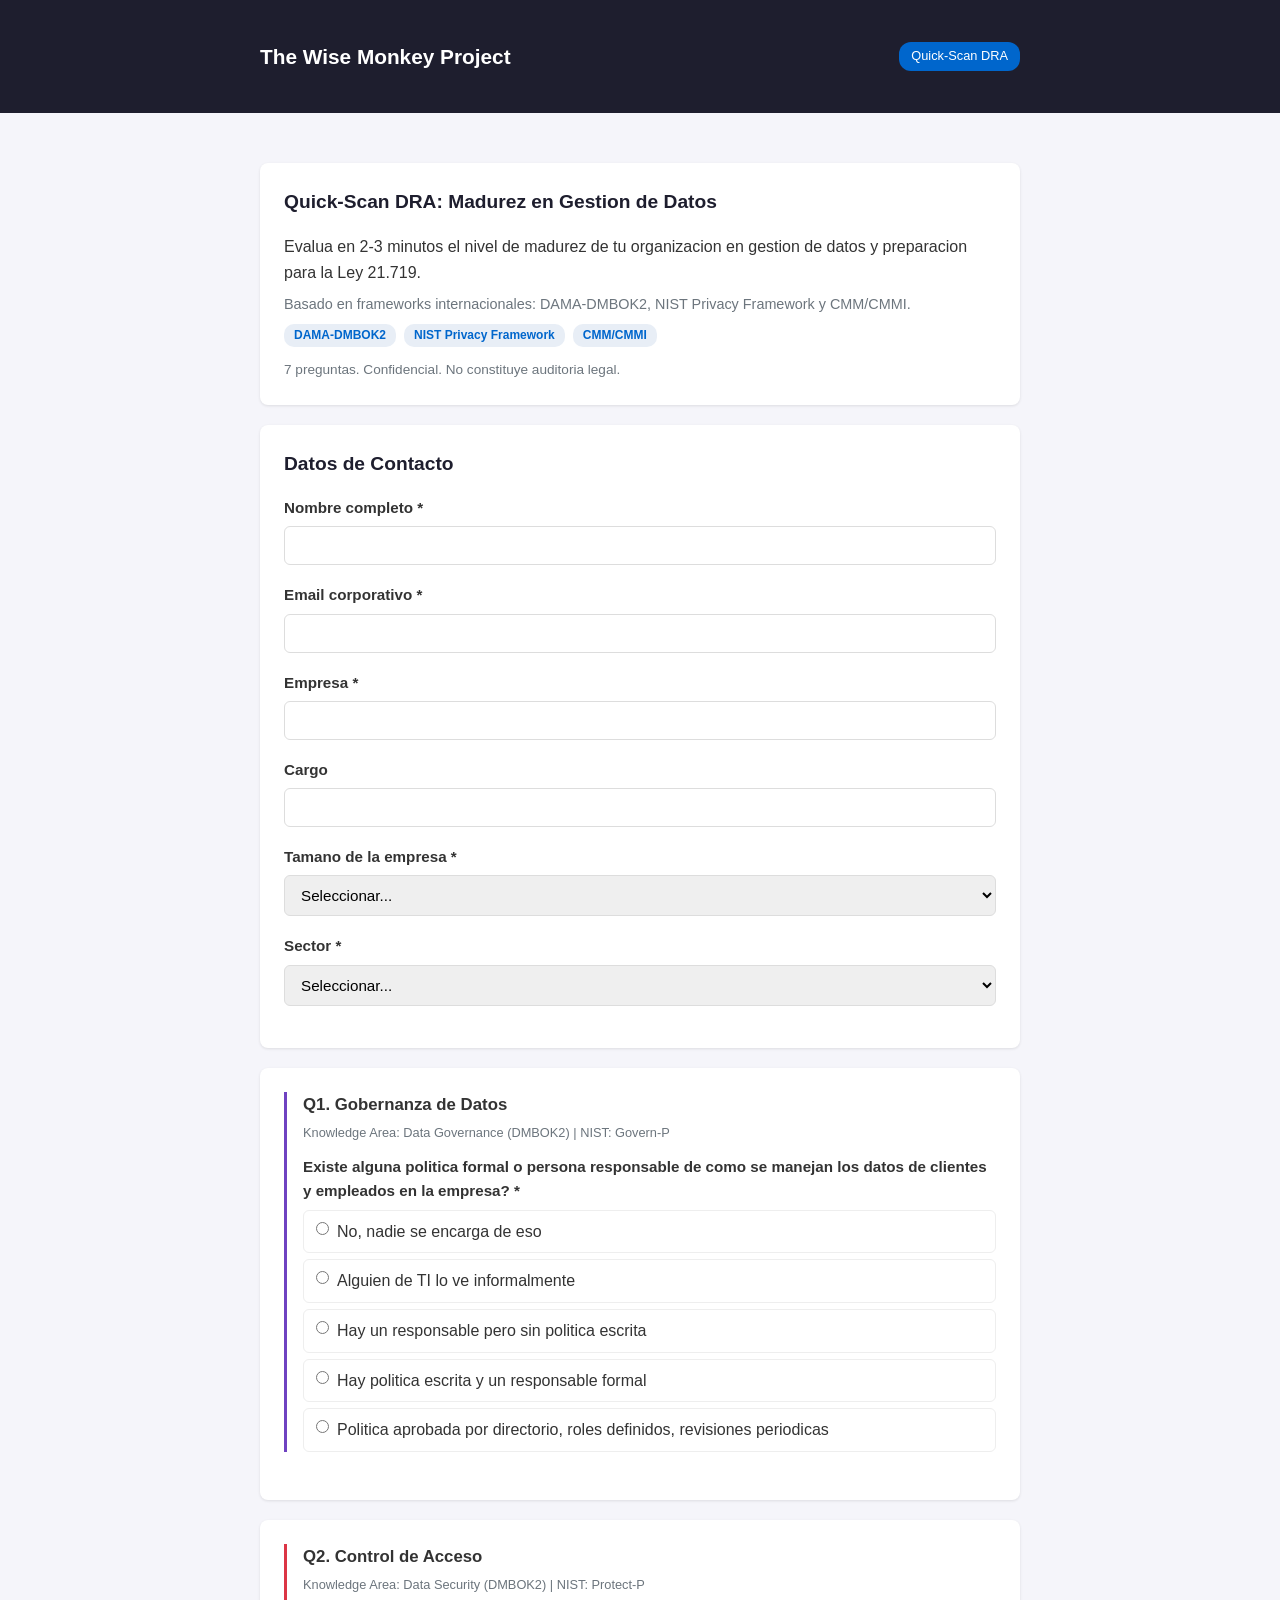
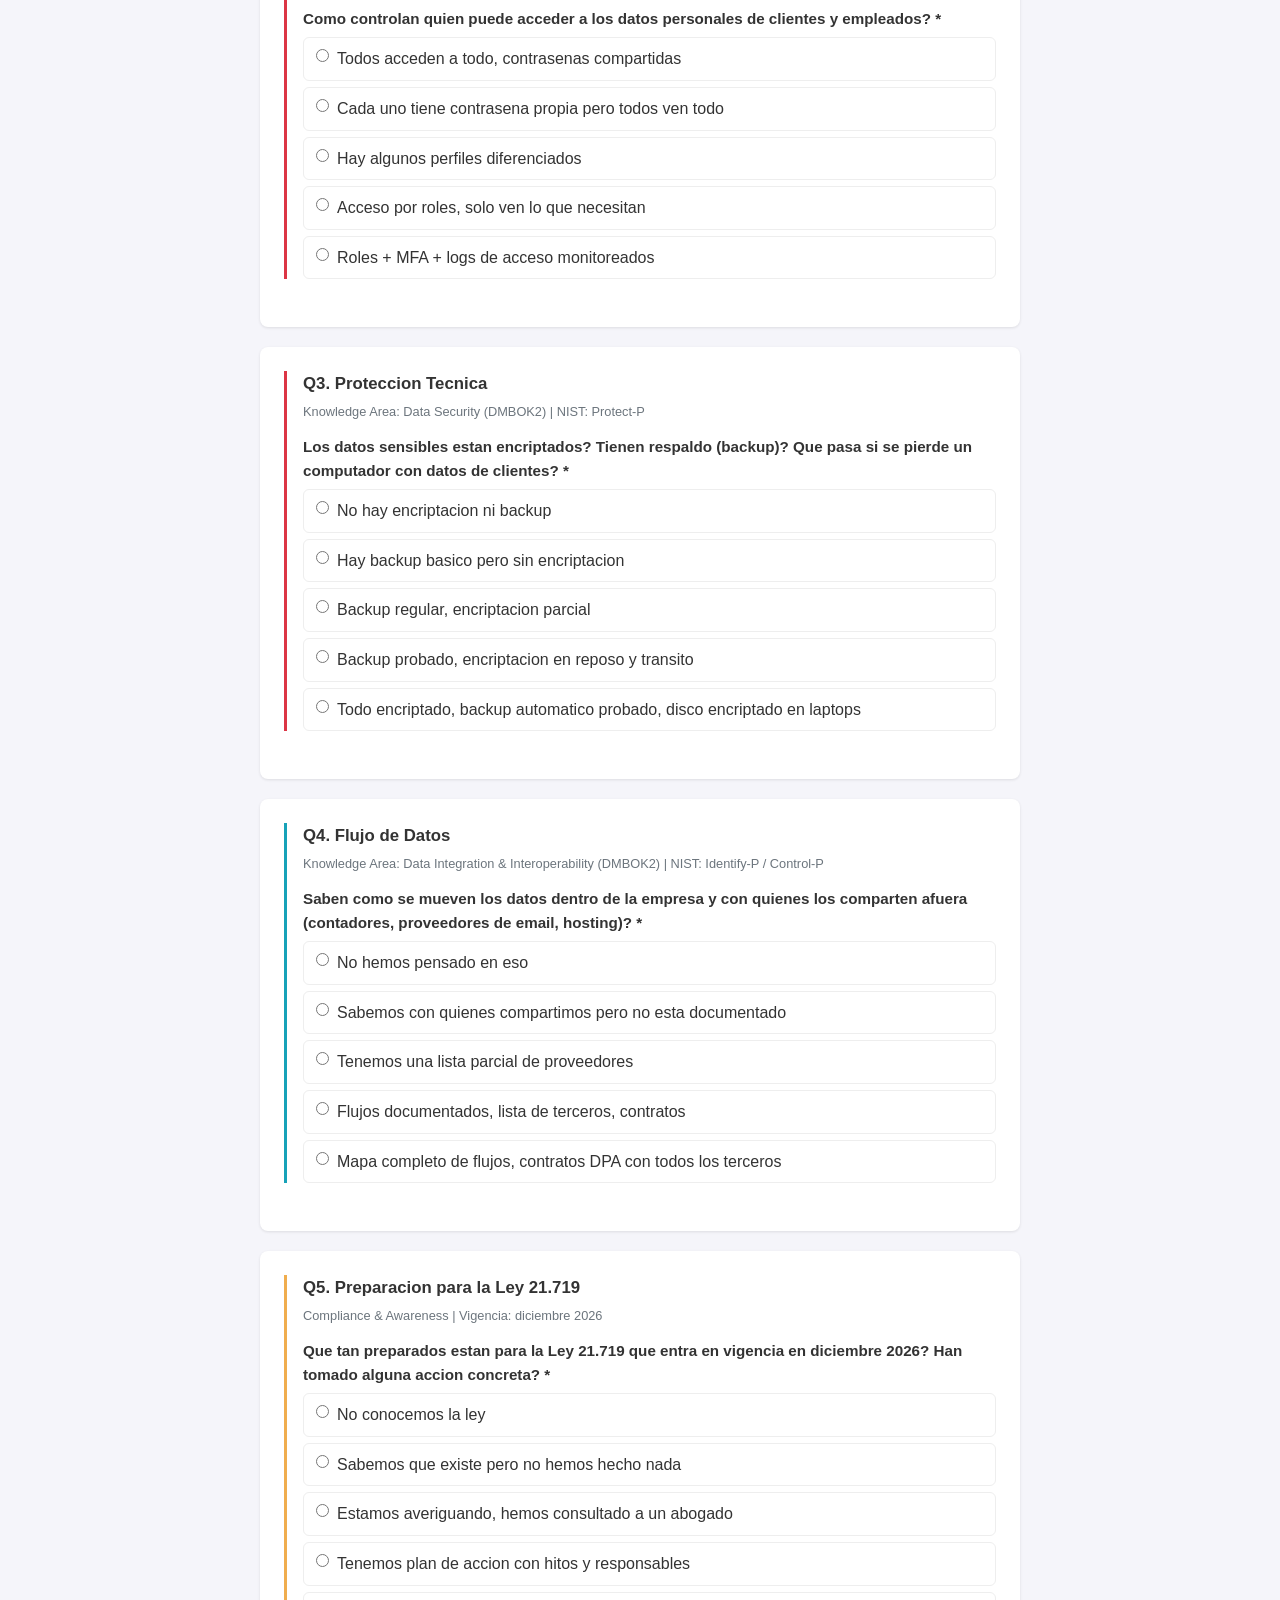
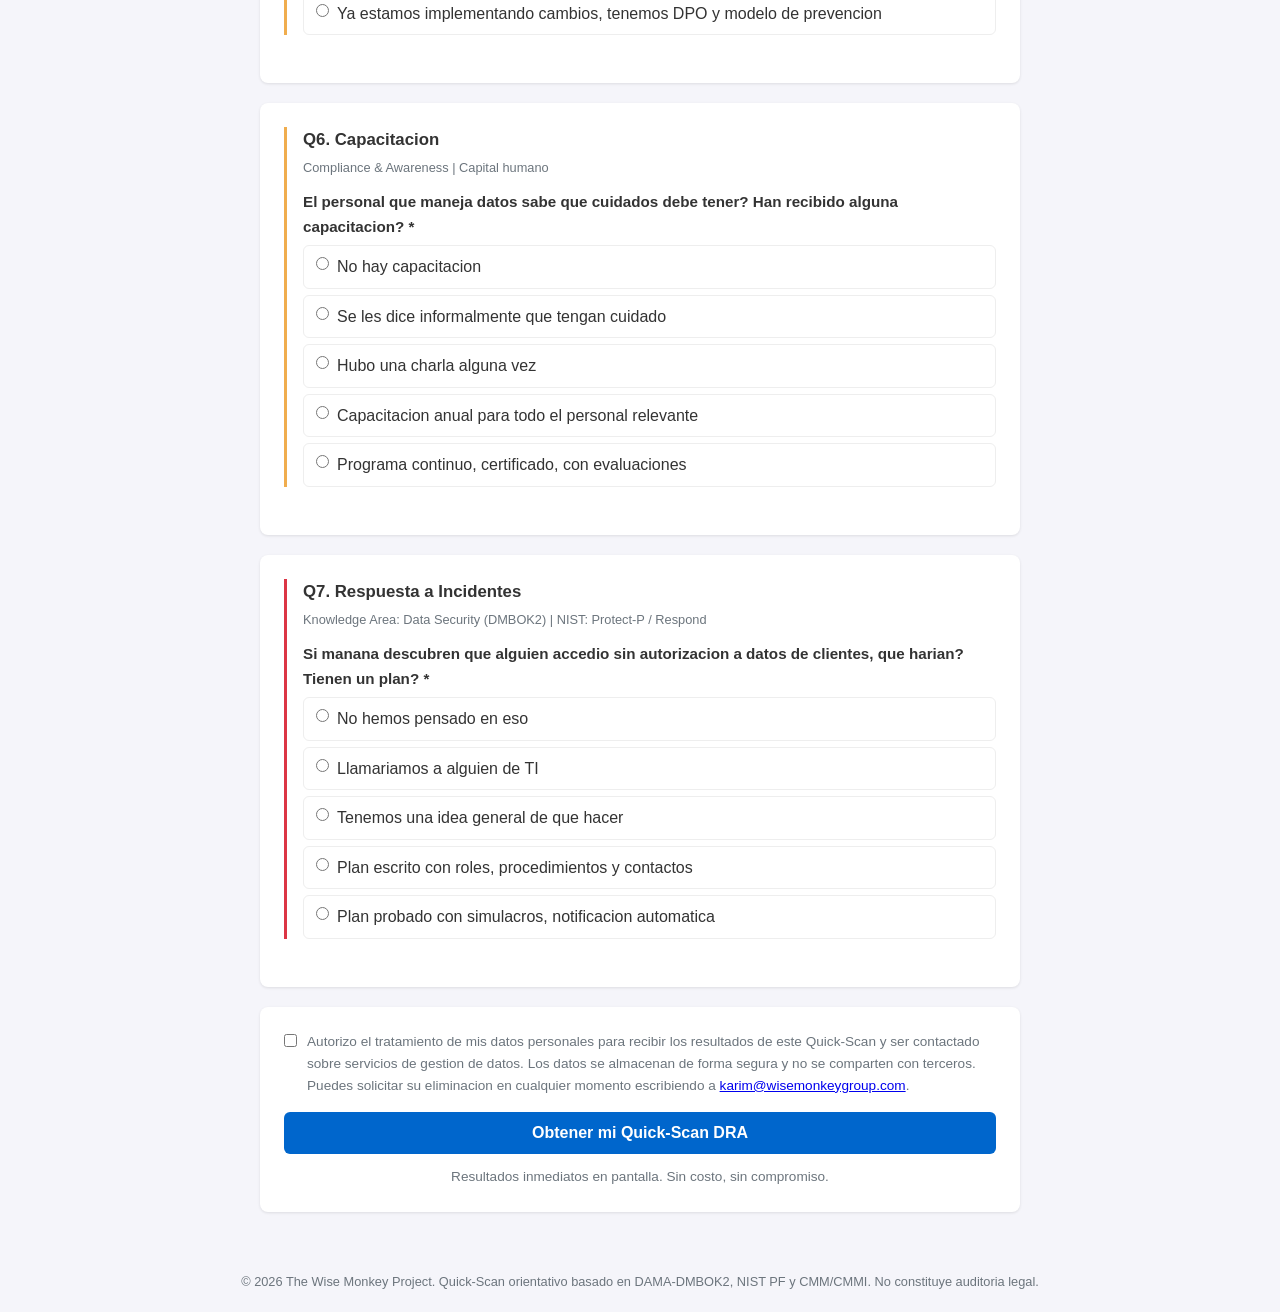
==== commit de1d866e: "Agregar checkbox de consentimiento de datos personales Coherente con Ley 21.719: consentimiento expl" ====
--- a/index.html
+++ b/index.html
@@ -311,6 +311,12 @@
             </div>
 
             <div class="card" style="text-align: center;">
+                <div style="text-align: left; margin-bottom: 16px;">
+                    <label style="display: flex; align-items: flex-start; gap: 10px; font-weight: 400; font-size: 0.85rem; color: var(--gray); cursor: pointer;">
+                        <input type="checkbox" id="consentimiento" required style="margin-top: 3px; flex-shrink: 0;">
+                        <span>Autorizo el tratamiento de mis datos personales para recibir los resultados de este Quick-Scan y ser contactado sobre servicios de gestion de datos. Los datos se almacenan de forma segura y no se comparten con terceros. Puedes solicitar su eliminacion en cualquier momento escribiendo a <a href="mailto:karim@wisemonkeygroup.com">karim@wisemonkeygroup.com</a>.</span>
+                    </label>
+                </div>
                 <button type="submit" class="btn btn-primary btn-block" id="submitBtn">Obtener mi Quick-Scan DRA</button>
                 <p style="margin-top: 12px; font-size: 0.85rem; color: var(--gray);">
                     Resultados inmediatos en pantalla. Sin costo, sin compromiso.
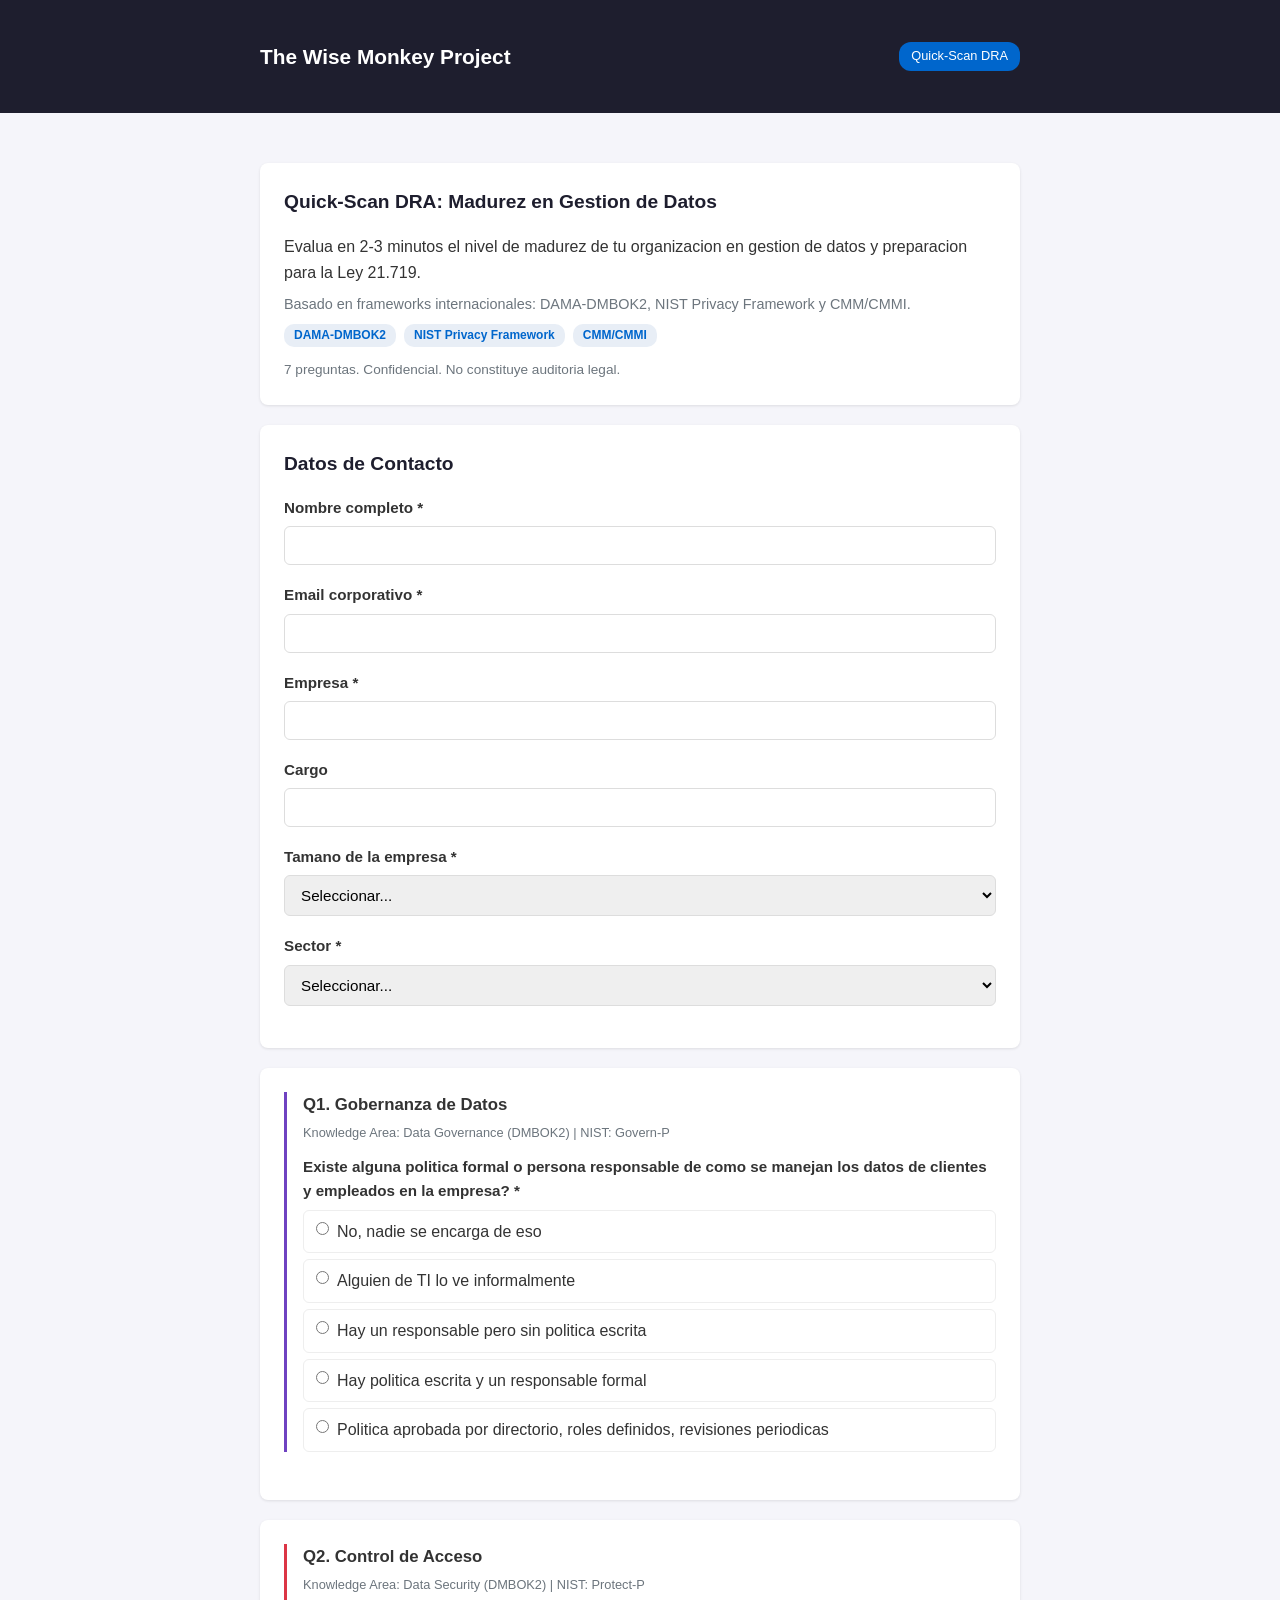
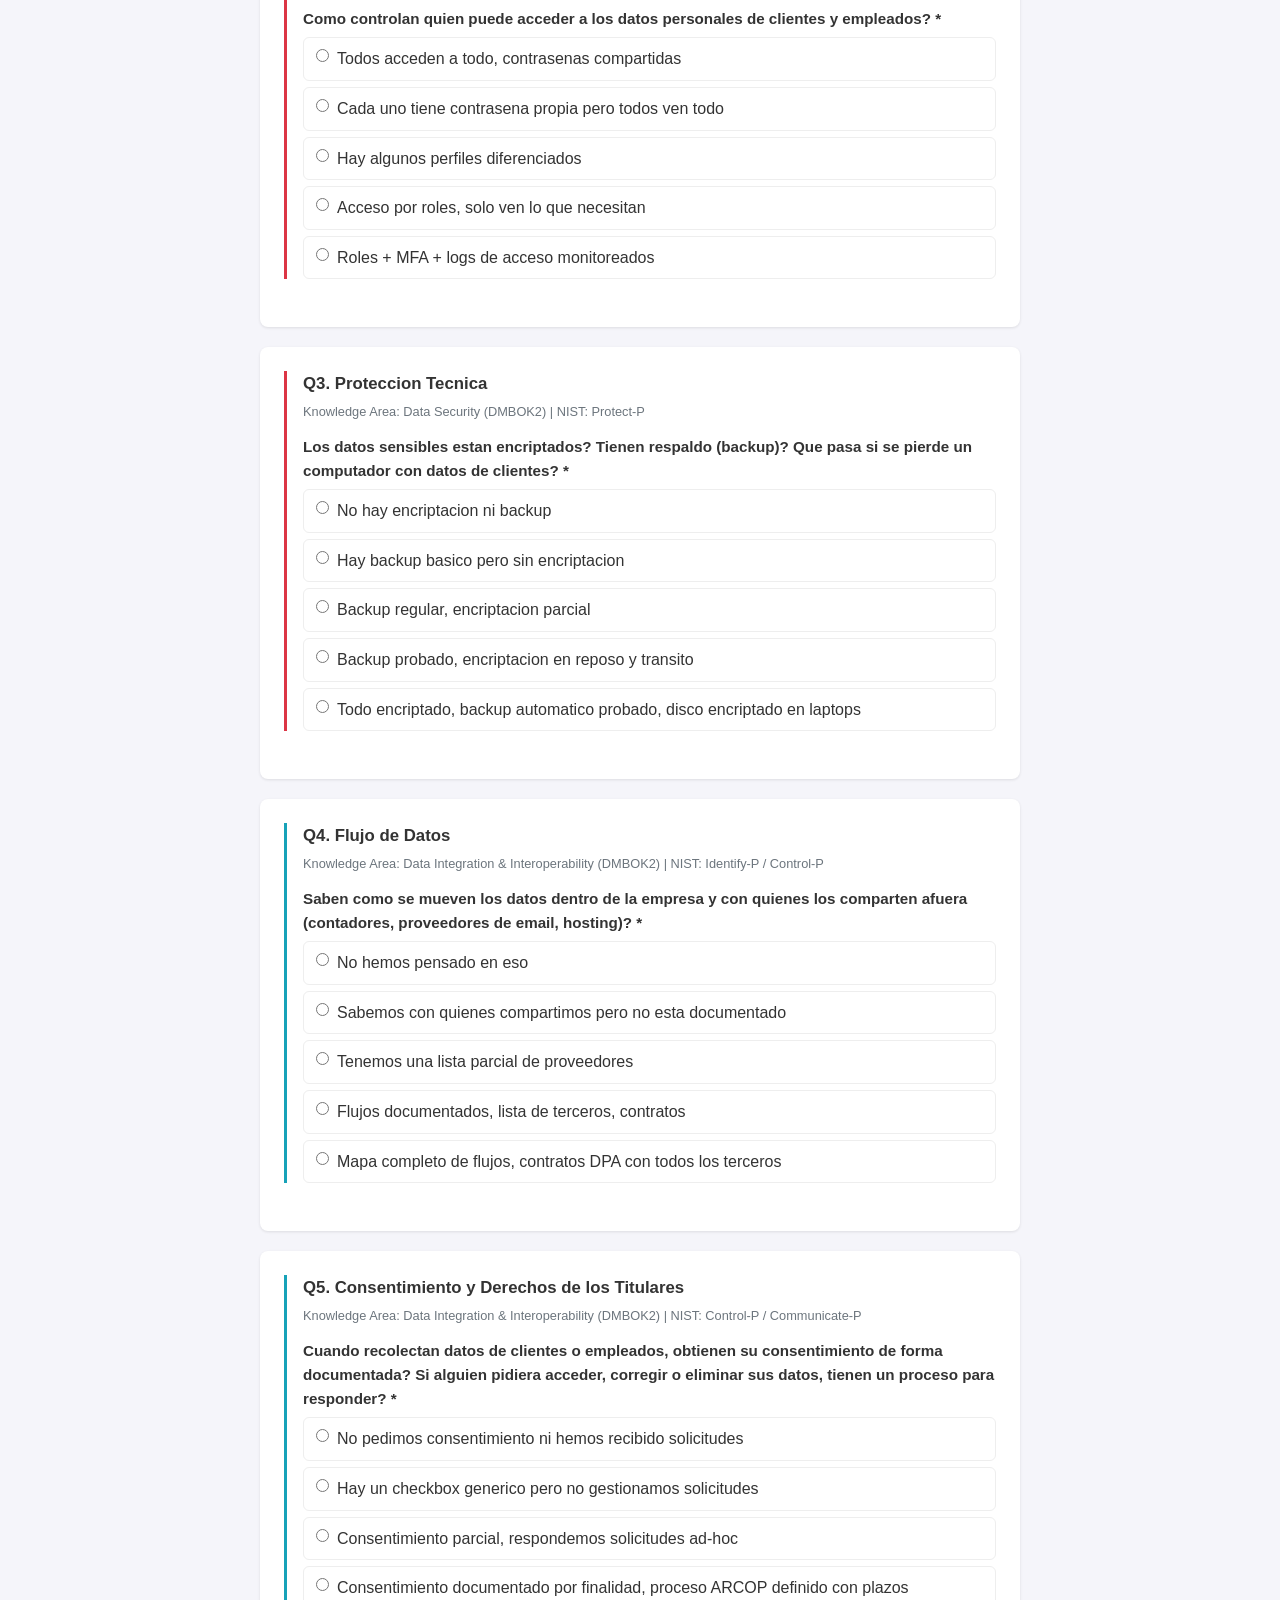
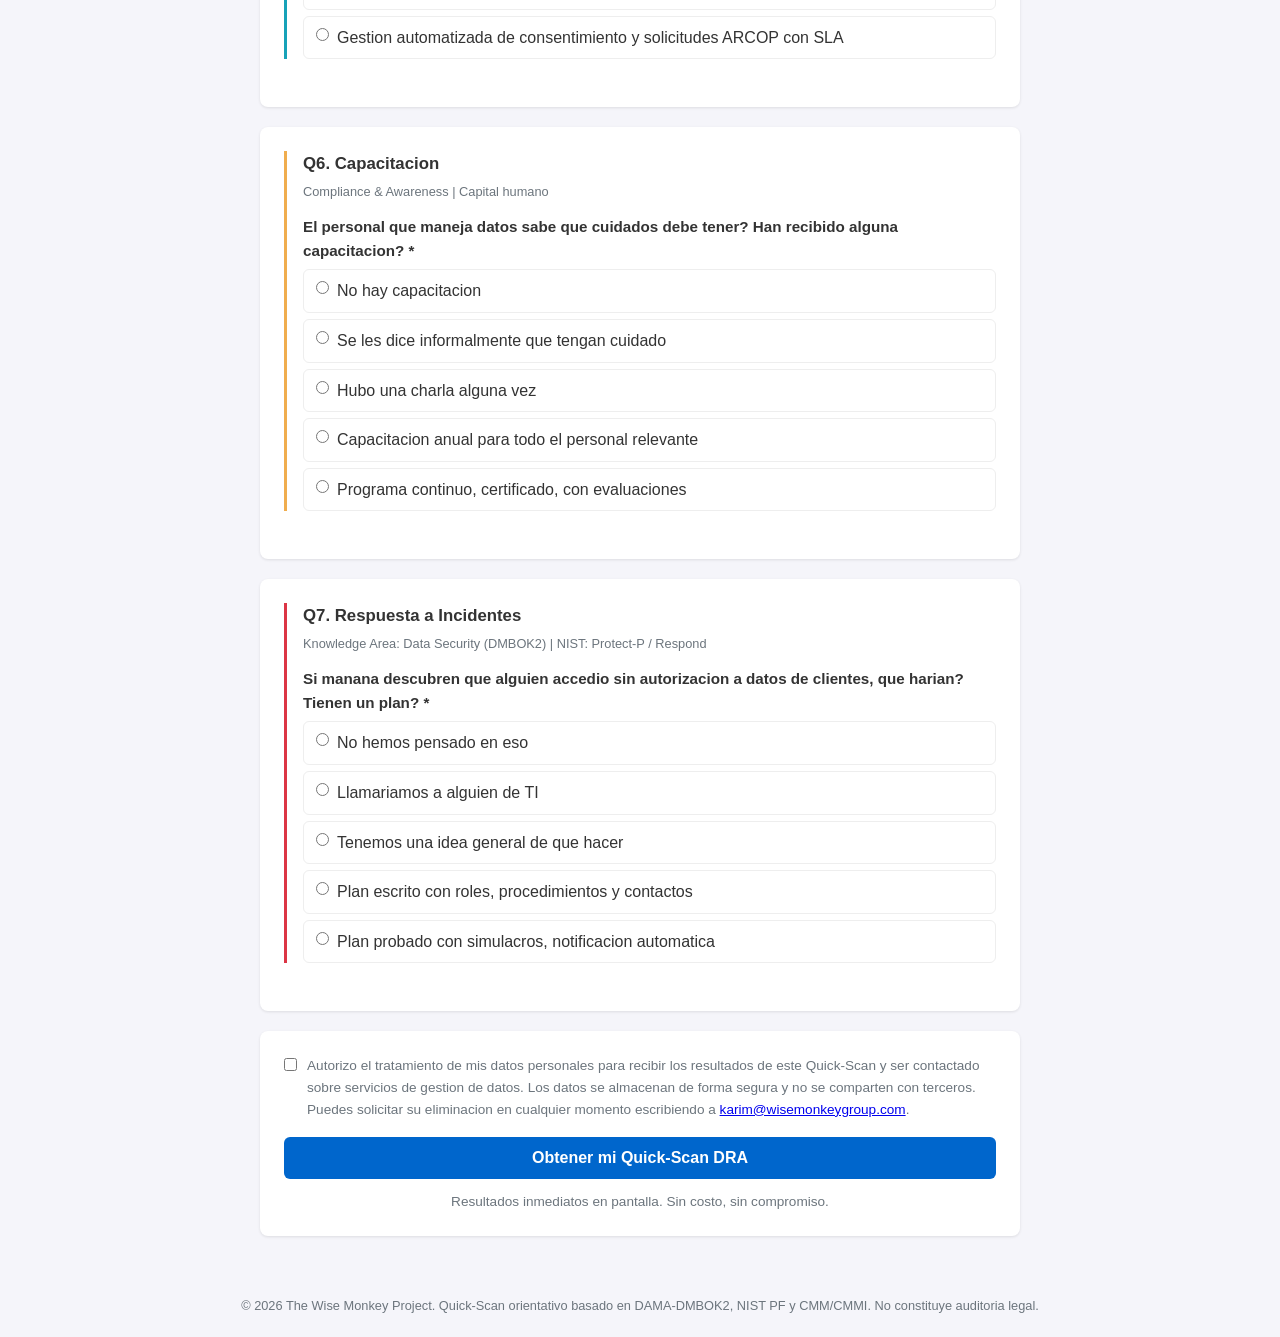
==== commit a116b790: "feat: Replace Q5 (law awareness) with consent/ARCOP question - Q5 now asks about consent management " ====
--- a/index.html
+++ b/index.html
@@ -256,19 +256,19 @@
                 </div>
             </div>
 
-            <!-- Q5: AWARENESS - PREPARACION LEY -->
-            <div class="card">
-                <div class="ka-section ka-awareness">
-                    <div class="ka-title">Q5. Preparacion para la Ley 21.719</div>
-                    <div class="ka-subtitle">Compliance & Awareness | Vigencia: diciembre 2026</div>
+            <!-- Q5: INTEGRATION - CONSENTIMIENTO Y DERECHOS ARCOP -->
+            <div class="card">
+                <div class="ka-section ka-integration">
+                    <div class="ka-title">Q5. Consentimiento y Derechos de los Titulares</div>
+                    <div class="ka-subtitle">Knowledge Area: Data Integration & Interoperability (DMBOK2) | NIST: Control-P / Communicate-P</div>
                     <div class="form-group">
-                        <label>Que tan preparados estan para la Ley 21.719 que entra en vigencia en diciembre 2026? Han tomado alguna accion concreta? *</label>
+                        <label>Cuando recolectan datos de clientes o empleados, obtienen su consentimiento de forma documentada? Si alguien pidiera acceder, corregir o eliminar sus datos, tienen un proceso para responder? *</label>
                         <div class="radio-group">
-                            <label><input type="radio" name="q5" value="0" required> No conocemos la ley</label>
-                            <label><input type="radio" name="q5" value="1"> Sabemos que existe pero no hemos hecho nada</label>
-                            <label><input type="radio" name="q5" value="2"> Estamos averiguando, hemos consultado a un abogado</label>
-                            <label><input type="radio" name="q5" value="3"> Tenemos plan de accion con hitos y responsables</label>
-                            <label><input type="radio" name="q5" value="4"> Ya estamos implementando cambios, tenemos DPO y modelo de prevencion</label>
+                            <label><input type="radio" name="q5" value="0" required> No pedimos consentimiento ni hemos recibido solicitudes</label>
+                            <label><input type="radio" name="q5" value="1"> Hay un checkbox generico pero no gestionamos solicitudes</label>
+                            <label><input type="radio" name="q5" value="2"> Consentimiento parcial, respondemos solicitudes ad-hoc</label>
+                            <label><input type="radio" name="q5" value="3"> Consentimiento documentado por finalidad, proceso ARCOP definido con plazos</label>
+                            <label><input type="radio" name="q5" value="4"> Gestion automatizada de consentimiento y solicitudes ARCOP con SLA</label>
                         </div>
                     </div>
                 </div>
@@ -348,7 +348,7 @@
         q2: 'Control de Acceso',
         q3: 'Proteccion Tecnica',
         q4: 'Flujo de Datos',
-        q5: 'Preparacion Ley 21.719',
+        q5: 'Consentimiento y Derechos ARCOP',
         q6: 'Capacitacion',
         q7: 'Respuesta a Incidentes'
     };
@@ -359,7 +359,7 @@
         q2: 'security',
         q3: 'security',
         q4: 'integration',
-        q5: 'governance',
+        q5: 'integration',
         q6: 'governance',
         q7: 'security'
     };
@@ -393,7 +393,7 @@
     const WHATSAPP_URL = "https://wa.me/56988044140?text=Hola%2C%20acabo%20de%20completar%20el%20Quick-Scan%20DRA%20y%20me%20gustar%C3%ADa%20saber%20m%C3%A1s%20sobre%20el%20DRA%20Assessment.";
 
     // ---- CONFIGURABLE: URL de tu Google Apps Script (web app) ----
-    const GOOGLE_SHEET_URL = "https://script.google.com/macros/s/AKfycbz2RPJSvQA5HY0MLke7mUOFfsBccP5kEotsIqPbGXXAQy0G8UW13OvlBppAYpxsWLn4ZQ/exec";
+    const GOOGLE_SHEET_URL = "https://script.google.com/macros/s/AKfycbzUyrZdc_nNCJHN_4wnrJITaiP1FFuA8PPB3TuHmP_y8T2pwJ0ZLHrmdUvbhzW7j9TgVA/exec";
 
     function getRadioValue(name) {
         const el = document.querySelector(`input[name="${name}"]:checked`);
@@ -536,13 +536,21 @@
         }
         html += `</div>`;
 
-        // Critical area
-        html += `
-            <div class="card" style="border-left: 4px solid var(--danger);">
-                <h2 style="color: var(--danger);">Area Critica Identificada</h2>
-                <p style="font-weight:600; margin-bottom:8px;">${KA_NAMES[result.criticalKA]}</p>
-                <p>${CRITICAL_AREA_LABELS[result.criticalKA]}</p>
-            </div>`;
+        // Critical area (solo mostrar si hay brecha real)
+        if (result.percentage < 76) {
+            html += `
+                <div class="card" style="border-left: 4px solid var(--danger);">
+                    <h2 style="color: var(--danger);">Area Critica Identificada</h2>
+                    <p style="font-weight:600; margin-bottom:8px;">${KA_NAMES[result.criticalKA]}</p>
+                    <p>${CRITICAL_AREA_LABELS[result.criticalKA]}</p>
+                </div>`;
+        } else {
+            html += `
+                <div class="card" style="border-left: 4px solid var(--info);">
+                    <h2 style="color: var(--info);">Estado General</h2>
+                    <p>Su organizacion muestra buen nivel de madurez en las 3 Knowledge Areas evaluadas. Un DRA Assessment lite puede validar el cumplimiento y detectar oportunidades de mejora.</p>
+                </div>`;
+        }
 
         // Financial exposure
         html += `
